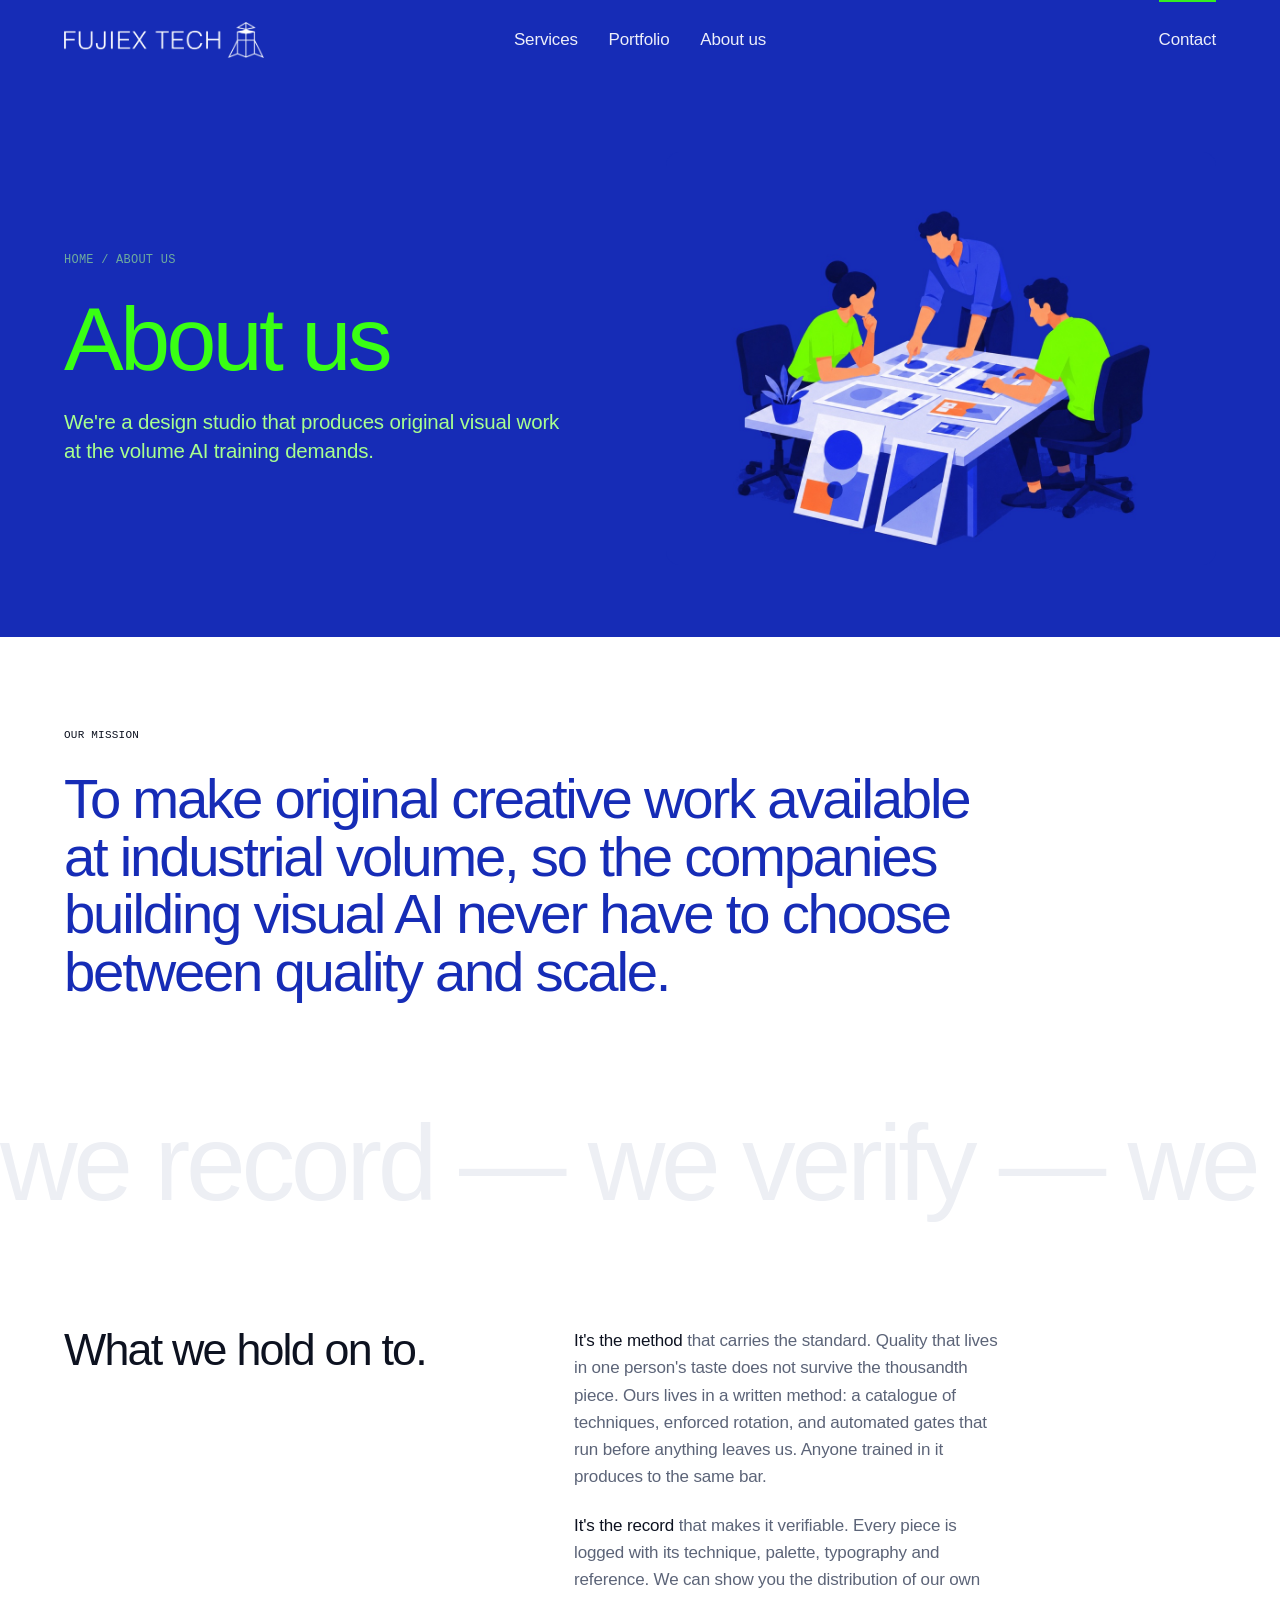
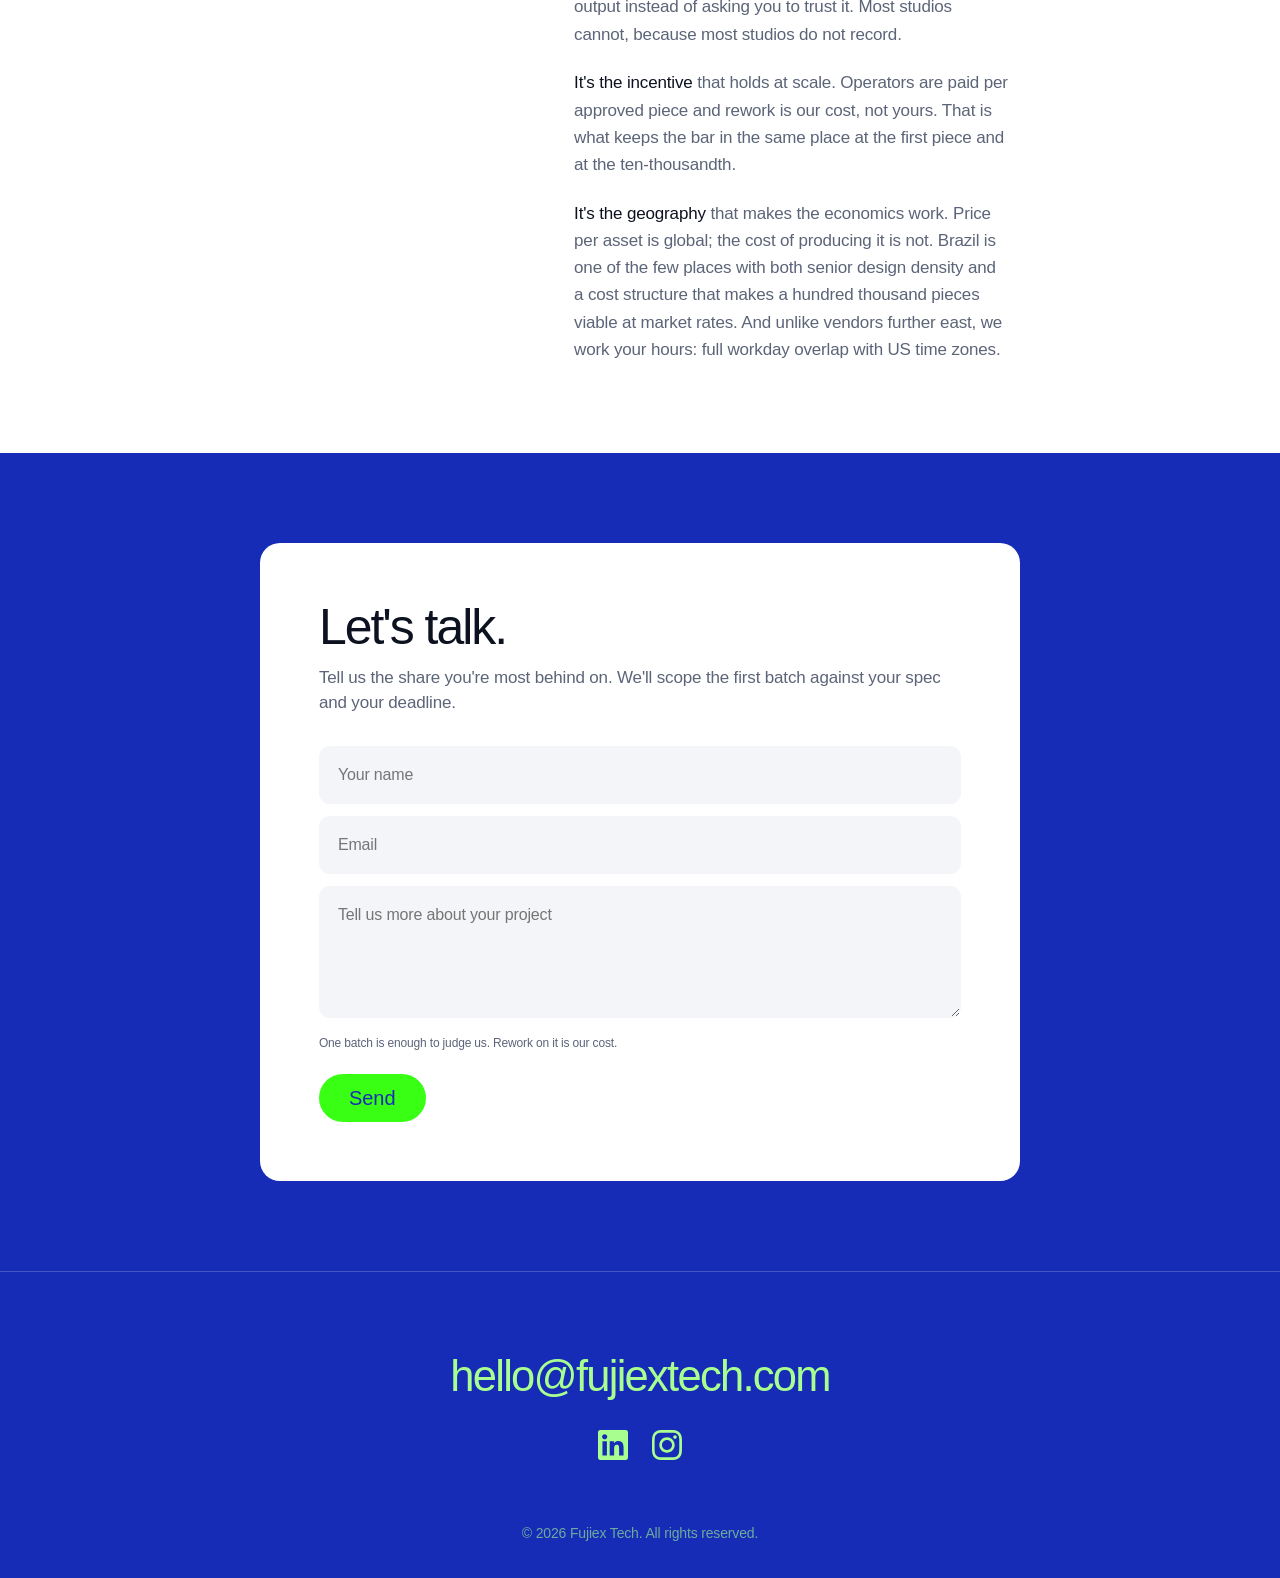
==== about.html @ f8a5e0b6 "Corrigir OG: domínio principal no lugar do lp. aposentado, e sincronizar o card de compartilhamento " ====
<!DOCTYPE html><html lang="en"><head>
<meta charset="UTF-8"><meta name="viewport" content="width=device-width,initial-scale=1">
<title>About Fujiex · A design studio built for volume</title>
<meta name="description" content="Method, record, incentive and geography: the four mechanisms that let us hold one standard across tens of thousands of pieces.">
<meta name="theme-color" content="#162CB6">
<!-- cartão de link: sem estas tags o preview vem só com título e domínio -->
<meta property="og:type" content="website">
<meta property="og:url" content="https://fujiextech.com/about">
<meta property="og:title" content="About Fujiex · A design studio built for volume">
<meta property="og:description" content="Method, record, incentive and geography: the four mechanisms that let us hold one standard across tens of thousands of pieces.">
<meta property="og:image" content="https://fujiextech.com/img/og-card.jpg">
<meta property="og:image:width" content="1200">
<meta property="og:image:height" content="630">
<meta property="og:site_name" content="Fujiex">
<meta name="twitter:card" content="summary_large_image">
<!-- data URI: favicon de arquivo local (file://) não é exibido pelo Safari.
     embutido, funciona local e publicado. os arquivos abaixo servem de fallback. -->
<link rel="icon" type="image/png" sizes="32x32" href="[data-uri]">
<link rel="icon" type="image/png" sizes="512x512" href="img/favicon-512.png">
<link rel="apple-touch-icon" sizes="180x180" href="img/favicon-180.png">
<link rel="stylesheet" href="css/site.css"></head><body>
<nav id="nav"><div class="c nav-in">
  <a class="brand" href="index.html" aria-label="Fujiex Tech">
    <img src="img/logo-branco.png" alt="Fujiex Tech">
  </a>
  <div class="nav-c">
    <a href="index.html#what">Services</a>
    <a href="index.html#work">Portfolio</a>
    <a href="about.html">About us</a>
  </div>
  <div class="nav-r"><a href="#talk">Contact</a></div>
</div></nav>

<header class="pg-head"><div class="c">
  <div class="pg-txt">
    <div class="up d1"><div class="crumb"><a href="index.html">Home</a> / About us</div></div>
    <h1 class="up d2">About us</h1>
    <p class="up d3">We're a design studio that produces original visual work at the volume AI training demands.</p>
  </div>
  <img class="up d4" src="img/about-team.jpg" alt="The three founders reviewing printed pieces around a table">
</div></header>

<section class="sec-light"><div class="c mission">
  <span class="lbl rv">Our mission</span>
  <h2 class="rv">To make original creative work available at industrial volume, so the companies building visual AI never have to choose between quality and scale.</h2>
</div></section>

<div class="mq light" aria-hidden="true"><div class="mq-t">we record — we verify — we deliver — we record — we verify — we deliver — </div></div>

<section class="creed-sec"><div class="c creed">
  <h2 class="rv">What we hold on to.</h2>
  <div class="body rv">
    <p><b>It's the method</b> that carries the standard. Quality that lives in one person's taste does not survive the thousandth piece. Ours lives in a written method: a catalogue of techniques, enforced rotation, and automated gates that run before anything leaves us. Anyone trained in it produces to the same bar.</p>
    <p><b>It's the record</b> that makes it verifiable. Every piece is logged with its technique, palette, typography and reference. We can show you the distribution of our own output instead of asking you to trust it. Most studios cannot, because most studios do not record.</p>
    <p><b>It's the incentive</b> that holds at scale. Operators are paid per approved piece and rework is our cost, not yours. That is what keeps the bar in the same place at the first piece and at the ten-thousandth.</p>
    <p><b>It's the geography</b> that makes the economics work. Price per asset is global; the cost of producing it is not. Brazil is one of the few places with both senior design density and a cost structure that makes a hundred thousand pieces viable at market rates. And unlike vendors further east, we work your hours: full workday overlap with US time zones.</p>
  </div>
</div></section>

<section class="talk" id="talk">
  
  <div class="c"><div class="talk-card rv">
    <h2>Let's talk.</h2>
    <p>Tell us the share you're most behind on. We'll scope the first batch against your spec and your deadline.</p>
    <form class="f" id="contact">
      <!-- assunto do e-mail que chega em hello@fujiextech.com -->
      <input type="hidden" name="_subject" value="New project enquiry via fujiextech.com">
      <input type="hidden" name="_template" value="table">
      <input type="hidden" name="_captcha" value="false">
      <!-- armadilha anti-spam: robô preenche, humano não vê -->
      <input type="text" name="_honey" tabindex="-1" autocomplete="off"
             style="position:absolute;left:-9999px" aria-hidden="true">
      <input type="text" name="name" placeholder="Your name" autocomplete="name" required>
      <input type="email" name="email" placeholder="Email" autocomplete="email" required>
      <textarea name="message" placeholder="Tell us more about your project" required></textarea>
      <p class="fine">One batch is enough to judge us. Rework on it is our cost.</p>
      <p class="err">Something went wrong. Write us at hello@fujiextech.com instead.</p>
      <button type="submit">Send</button>
    </form>
    <div class="talk-done">
      <h3>Thanks. We're on it.</h3>
      <p>We read every message ourselves and reply within one business day, in your time zone.</p>
    </div>
  </div></div>
</section>

<footer><div class="c">
  <div class="f-top">
    <a class="mail" href="mailto:hello@fujiextech.com">hello@fujiextech.com</a>
    <div class="social">
      <a href="https://www.linkedin.com/company/fujiex-tech" target="_blank" rel="noopener" aria-label="Fujiex Tech no LinkedIn"><svg viewBox="0 0 24 24" aria-hidden="true"><path d="M20.447 20.452h-3.554v-5.569c0-1.328-.027-3.037-1.852-3.037-1.853 0-2.136 1.445-2.136 2.939v5.667H9.351V9h3.414v1.561h.046c.477-.9 1.637-1.85 3.37-1.85 3.601 0 4.267 2.37 4.267 5.455v6.286zM5.337 7.433c-1.144 0-2.063-.926-2.063-2.065 0-1.138.92-2.063 2.063-2.063 1.14 0 2.064.925 2.064 2.063 0 1.139-.925 2.065-2.064 2.065zm1.782 13.019H3.555V9h3.564v11.452zM22.225 0H1.771C.792 0 0 .774 0 1.729v20.542C0 23.227.792 24 1.771 24h20.451C23.2 24 24 23.227 24 22.271V1.729C24 .774 23.2 0 22.222 0h.003z"/></svg></a>
      <a href="https://www.instagram.com/fujiex.tech/" target="_blank" rel="noopener" aria-label="Fujiex Tech no Instagram"><svg viewBox="0 0 24 24" aria-hidden="true"><path d="M12 0C8.74 0 8.333.015 7.053.072 5.775.132 4.905.333 4.14.63c-.789.306-1.459.717-2.126 1.384S.935 3.35.63 4.14C.333 4.905.131 5.775.072 7.053.012 8.333 0 8.74 0 12s.015 3.667.072 4.947c.06 1.277.261 2.148.558 2.913.306.788.717 1.459 1.384 2.126.667.666 1.336 1.079 2.126 1.384.766.296 1.636.499 2.913.558C8.333 23.988 8.74 24 12 24s3.667-.015 4.947-.072c1.277-.06 2.148-.262 2.913-.558.788-.306 1.459-.718 2.126-1.384.666-.667 1.079-1.335 1.384-2.126.296-.765.499-1.636.558-2.913.06-1.28.072-1.687.072-4.947s-.015-3.667-.072-4.947c-.06-1.277-.262-2.149-.558-2.913-.306-.789-.718-1.459-1.384-2.126C21.319 1.347 20.651.935 19.86.63c-.765-.297-1.636-.499-2.913-.558C15.667.012 15.26 0 12 0zm0 2.16c3.203 0 3.585.016 4.85.071 1.17.055 1.805.249 2.227.415.562.217.96.477 1.382.896.419.42.679.819.896 1.381.164.422.36 1.057.413 2.227.057 1.266.07 1.646.07 4.85s-.015 3.585-.074 4.85c-.061 1.17-.256 1.805-.421 2.227-.224.562-.479.96-.899 1.382-.419.419-.824.679-1.38.896-.42.164-1.065.36-2.235.413-1.274.057-1.649.07-4.859.07-3.211 0-3.586-.015-4.859-.074-1.171-.061-1.816-.256-2.236-.421-.569-.224-.96-.479-1.379-.899-.421-.419-.69-.824-.9-1.38-.165-.42-.359-1.065-.42-2.235-.045-1.26-.061-1.649-.061-4.844 0-3.196.016-3.586.061-4.861.061-1.17.255-1.814.42-2.234.21-.57.479-.96.9-1.381.419-.419.81-.689 1.379-.898.42-.166 1.051-.361 2.221-.421 1.275-.045 1.65-.06 4.859-.06l.045.03zm0 3.678c-3.405 0-6.162 2.76-6.162 6.162 0 3.405 2.76 6.162 6.162 6.162 3.405 0 6.162-2.76 6.162-6.162 0-3.405-2.76-6.162-6.162-6.162zM12 16c-2.21 0-4-1.79-4-4s1.79-4 4-4 4 1.79 4 4-1.79 4-4 4zm7.846-10.405c0 .795-.646 1.44-1.44 1.44-.795 0-1.44-.646-1.44-1.44 0-.794.646-1.439 1.44-1.439.793-.001 1.439.645 1.439 1.439z"/></svg></a>
    </div>
  </div>
  <div class="f-bot">© 2026 Fujiex Tech. All rights reserved.</div>
</div></footer>

<script>
/* reveal on scroll */
var io=new IntersectionObserver(function(es){
  es.forEach(function(e){if(e.isIntersecting){e.target.classList.add('in');io.unobserve(e.target)}})
},{rootMargin:'0px 0px -8% 0px',threshold:.08});
document.querySelectorAll('.rv').forEach(function(el){io.observe(el)});

/* contador */
var reduce=matchMedia('(prefers-reduced-motion: reduce)').matches;
function fmt(v,sep){return sep?v.toLocaleString('en-US'):String(v)}
var co=new IntersectionObserver(function(es){
  es.forEach(function(e){
    if(!e.isIntersecting)return; co.unobserve(e.target);
    var el=e.target,to=+el.dataset.n,suf=el.dataset.suf||'',sep=el.dataset.sep;
    if(reduce){el.textContent=fmt(to,sep)+suf;return}
    var t0=performance.now(),d=1500;
    (function step(t){
      var p=Math.min((t-t0)/d,1), e2=1-Math.pow(1-p,3);
      el.textContent=fmt(Math.round(to*e2),sep)+suf;
      if(p<1)requestAnimationFrame(step);
    })(t0);
  })
},{threshold:.5});
document.querySelectorAll('[data-n]').forEach(function(el){co.observe(el)});

/* ===================== FORMULÁRIO =====================
   COLE AQUI o endpoint do Formspree (formspree.io/f/xxxxxxx).
   Enquanto estiver vazio, o formulário avisa e manda pro e-mail. */
var FORM_ENDPOINT = "https://formsubmit.co/ajax/hello@fujiextech.com";

(function(){
  var form=document.getElementById('contact'); if(!form)return;
  var card=form.closest('.talk-card'), btn=form.querySelector('button');
  form.addEventListener('submit',function(e){
    e.preventDefault();
    if(!FORM_ENDPOINT){ form.classList.add('has-error');
      form.querySelector('.err').textContent=
        'The form is not connected yet. Write us at hello@fujiextech.com.'; return }
    form.classList.remove('has-error');
    btn.disabled=true; btn.textContent='Sending…';
    fetch(FORM_ENDPOINT,{method:'POST',body:new FormData(form),
                         headers:{'Accept':'application/json'}})
      .then(function(r){ return r.json() })
      .then(function(d){
        if(String(d.success)!=='true') throw new Error(d.message||'fail');
        card.classList.add('done');
      })
      .catch(function(){
        form.classList.add('has-error');
        btn.disabled=false; btn.textContent='Send';
      });
  });
})();

/* barra do menu acompanha a seção visível */
(function(){
  var links=[].slice.call(document.querySelectorAll('.nav-c a[href^="#"],.nav-r a[href^="#"]'));
  var map=links.map(function(a){return {a:a,el:document.querySelector(a.getAttribute('href'))}})
               .filter(function(x){return x.el});
  if(!map.length)return;
  var spy=new IntersectionObserver(function(es){
    es.forEach(function(e){
      var hit=map.filter(function(x){return x.el===e.target})[0];
      if(hit&&e.isIntersecting){links.forEach(function(l){l.classList.remove('on')});hit.a.classList.add('on')}
    })
  },{rootMargin:'-45% 0px -50% 0px'});
  map.forEach(function(x){spy.observe(x.el)});
})();

/* marquee: duplica o texto pra emenda ficar invisível */
document.querySelectorAll('.mq-t').forEach(function(el){el.textContent=el.textContent.repeat(2)});

</script>
</body></html>
---- css/site.css ----
/* ============================================================
   FUJIEX v2 — estrutura calcada em staylime.com
   Trocar a paleta = trocar o bloco PALETA abaixo. Nada mais.
   ============================================================ */
:root{
  /* ---------- PALETA (única coisa a trocar depois do teste de cor) ---------- */
  --bg:#162CB6;          /* azul mais vivo que ainda deixa TODO texto ser neon (7.48:1) */
  --acc:#39FF14;         /* neon puro — display, botões, acentos */
  --soft:#A8FF8F;        /* neon lavado — corpo. continua verde, 8.39:1 */
  --on-acc:var(--bg);    /* texto do botão VAZADO no azul da página — 7.48:1 */
  --a1:#162FC8;          /* tinta 1 da ilustração */
  --a2:#1832D8;          /* tinta 2 */
  --a3:#1E3AE6;          /* tinta 3 */

  --ink:#0D1220;         /* texto sobre claro */
  --ink-mut:#5C6478;
  --paper:#FFFFFF;
  --paper-2:#F4F5F8;
  --line:#E3E5EC;

  --fg:var(--soft);      /* texto sobre o azul — verde, nunca branco */
  --mut:var(--soft);
  --line-d:rgba(255,255,255,.2);

  /* ---------- TIPOGRAFIA (escala medida no staylime) ---------- */
  --f:'Switzer','Lausanne','Helvetica Neue',Inter,Arial,sans-serif;
  --mono:'Roboto Mono',ui-monospace,SFMono-Regular,Menlo,monospace;
  --tr-d:-.04em;   /* display */
  --tr-b:-.01em;   /* corpo */
  --tr-l:.02em;    /* label */
  --pad:clamp(20px,5vw,72px);
  --nav-h:80px;    /* altura da barra fixa — medida no staylime */
  --art-top:45%;   /* % vazio no topo do PNG da hero */
  --hero-drop:.40; /* 1 = texto para antes da cena · menor = desce pro corredor */
}
*{margin:0;padding:0;box-sizing:border-box}
html{scroll-behavior:smooth;-webkit-text-size-adjust:100%}
body{font-family:var(--f);font-weight:300;background:var(--paper);color:var(--ink);
     line-height:1.5;letter-spacing:var(--tr-b);-webkit-font-smoothing:antialiased;overflow-x:clip}
img,svg{max-width:100%;display:block}
a{color:inherit;text-decoration:none}
::selection{background:var(--acc);color:var(--on-acc)}

.c{width:min(1560px,100% - var(--pad)*2);margin:0 auto}
.eb{font-size:13px;font-weight:500;letter-spacing:var(--tr-l);text-transform:uppercase}
.lbl{font-family:var(--mono);font-size:11px;letter-spacing:var(--tr-l);text-transform:uppercase}

/* display: peso 500, NUNCA 700. é o que faz parecer simples. */
h1,h2,h3{font-weight:500;letter-spacing:var(--tr-d);line-height:.96}
h1{font-size:clamp(46px,8.1vw,118px)}
h2{font-size:clamp(30px,3.9vw,54px);line-height:1.02}
h3{font-size:clamp(20px,1.8vw,28px);line-height:1.12;letter-spacing:-.03em}

/* centralização geométrica: line-height:0 + padding assimétrico depende das
   métricas da fonte (a referência calibrou pra Lausanne, não pra nossa stack).
   inline-flex centra nos dois eixos independente de fonte. */
.pill{display:inline-flex;align-items:center;justify-content:center;text-align:center;
      min-height:48px;padding:0 30px;line-height:1;
      background:var(--acc);color:var(--on-acc);font-weight:500;font-size:20px;
      border-radius:50px;
      transition:transform .17s cubic-bezier(.25,.1,.25,1),background .17s cubic-bezier(.25,.1,.25,1)}
.pill:hover{transform:scale(1.04,1.04)}
.pill:active{transform:scale(1,1)}
.pill-o{display:inline-block;border:1px solid var(--line);color:var(--ink);font-weight:500;font-size:15px;
        padding:13px 26px;border-radius:100px;transition:.25s}
.pill-o:hover{background:var(--ink);color:var(--paper);border-color:var(--ink)}

/* reveal */
.rv{opacity:0;transform:translateY(22px);transition:opacity .8s cubic-bezier(.2,.7,.2,1),transform .8s cubic-bezier(.2,.7,.2,1)}
.rv.in{opacity:1;transform:none}

/* ============================ NAV (fixa, como a referência) ============================ */
nav{position:fixed;top:0;left:0;right:0;z-index:60;background:var(--bg)}
.nav-in{display:grid;grid-template-columns:1fr auto 1fr;align-items:center;
        gap:24px;height:var(--nav-h)}
.brand{justify-self:start;display:flex;align-items:center}
.brand img{height:36px;width:auto;display:block}
.nav-c{justify-self:center;display:flex;gap:clamp(20px,2.4vw,38px)}
.nav-r{justify-self:end;display:flex;align-items:center}
.nav-c a,.nav-r a{position:relative;font-size:17px;line-height:30px;font-weight:400;
                  color:#FFFFFF;padding:25px 0;opacity:.92;
                  transition:color .15s cubic-bezier(.4,0,.2,1),opacity .15s cubic-bezier(.4,0,.2,1)}
/* hover acende em neon. apagar no hover lê como desabilitado, e o neon já é a
   cor da ação em toda a página (botão, barra da seção ativa). */
.nav-c a:hover,.nav-r a:hover{color:var(--acc);opacity:1}
/* barra de 2px no topo marca a seção em que o scroll está, como na referência.
   ela não é hover: hover é só a queda de opacidade. */
.nav-c a::after,.nav-r a::after{content:"";position:absolute;top:0;left:0;width:100%;
  height:2px;background:var(--acc);transform:scaleY(0);transform-origin:50% 0;
  transition:transform .2s cubic-bezier(.25,.1,.25,1)}
.nav-c a.on::after,.nav-r a.on::after{transform:scaleY(1)}
/* o header inteiro desce ao carregar, antes do texto da hero */
.nav-in{animation:navIn .6s cubic-bezier(.25,.1,.25,1) both}
@keyframes navIn{from{opacity:0;transform:translateY(-14px)}to{opacity:1;transform:none}}
/* alvos de âncora não podem ficar debaixo da barra */
#what,#work,#proof,#talk{scroll-margin-top:var(--nav-h)}
@media(max-width:1259px){.nav-c a,.nav-r a{font-size:15px;line-height:22px}}
@media(max-width:860px){
  .nav-in{grid-template-columns:1fr auto}
  .nav-c{display:none}
  .brand img{height:28px}
}

/* ============================ HERO ============================ */
/* Como na referência: a hero não rola. Ela fica presa no topo e as seções
   seguintes sobem por cima, cobrindo-a de baixo para cima. */
.hero{position:sticky;top:0;z-index:0;min-height:100svh;color:var(--fg);
      display:flex;flex-direction:column;overflow:hidden;padding-top:var(--nav-h);
      /* A ilustração É o fundo da hero, como na referência: largura total, ancorada
         embaixo. O topo do PNG já é #162CB6 exato, então a cor de fundo do CSS
         continua a imagem sem emenda em qualquer altura de tela. Nada por cima,
         nenhum recorte, nenhuma máscara. */
      background:var(--bg) url("../img/hero-opcoes/hero-f-azul.png") no-repeat center bottom;
      background-size:100% auto}
.hero-in{position:relative;z-index:3;flex:1;display:flex;flex-direction:column;
         align-items:center;justify-content:center;text-align:center;
         padding:24px var(--pad) calc(100vw * (1 - 0.45) / 1.777 * var(--hero-drop))}
.hero .eb{color:var(--soft);font-weight:400;font-size:clamp(14px,1.15vw,17px);
          margin-bottom:clamp(20px,2.6vh,32px)}
/* ENTRADA DA HERO: a imagem aparece primeiro, o texto sobe depois de trás de
   uma máscara (overflow:hidden), como na referência. Valores medidos no
   staylime: translateY(20px) + opacidade, .6s, cubic-bezier(.25,.1,.25,1). */
.mask{overflow:hidden;padding-bottom:6px;margin-bottom:-6px}
.up{opacity:0;transform:translateY(20px);
    animation:textUp .6s cubic-bezier(.25,.1,.25,1) forwards}
@keyframes textUp{to{opacity:1;transform:translateY(0)}}
/* a opacidade de repouso mora na MÁSCARA, nunca no elemento animado: em .eb ela
   sobrescrevia o opacity:0 do .up por especificidade e o texto nascia visível. */
.hero .mask-eb{opacity:.82}
/* eyebrow e as duas linhas do título sobem no MESMO instante. o botão depois. */
/* o wrapper carrega a ENTRADA; o <a> carrega o HOVER. se os dois ficarem no mesmo
   elemento, a animação com forwards trava o transform e o scale do hover não roda. */
.hero .eb.up,
.hero h1 .up{animation-delay:.35s}
.hero .pill-in{display:inline-block;animation-delay:.65s}
.hero h1{max-width:16ch;display:flex;flex-direction:column;align-items:center}
.hero h1 .mask,.hero h1 .up{display:block}
.hero .pill-in{display:inline-block}
.hero h1 em{font-style:normal;color:inherit}
.hero .pill-in{margin-top:clamp(28px,3.6vh,46px)}

/* .art continua existindo só na seção do formulário */
.art{position:absolute;left:0;right:0;bottom:0;height:100%;z-index:1;overflow:hidden;pointer-events:none}
.art svg{width:100%;height:100%}

/* todo irmão posterior à hero sobe por cima dela */
body > section,body > footer,body > .mq{position:relative;z-index:1}

/* ==================== POSICIONAMENTO ==================== */
.pos{padding:clamp(80px,11vh,150px) 0 clamp(60px,8vh,100px);background:var(--paper)}
.pos h2{font-size:clamp(30px,4.4vw,66px);max-width:32ch;color:var(--bg);
        text-wrap:pretty}
.pos h2 em{font-style:normal;color:inherit}
.caps{display:grid;grid-template-columns:1fr 1fr;gap:0 clamp(30px,5vw,90px);
      margin-top:clamp(84px,12vh,150px);max-width:900px;margin-inline:auto}
.caps .lbl{grid-column:1/-1;color:var(--ink);margin-bottom:18px}
.caps a{font-size:clamp(21px,1.8vw,27px);font-weight:400;color:var(--ink-mut);padding:11px 0;
        border-bottom:1px solid var(--line);transition:.22s;display:block}
.caps a:hover{color:var(--ink);padding-left:10px}
@media(max-width:700px){.caps{grid-template-columns:1fr;margin-left:0}}

/* ==================== AUTORIDADE + NÚMEROS ==================== */
.auth{padding:clamp(30px,4vh,56px) 0 clamp(70px,10vh,130px);background:var(--paper)}
/* mesma coluna do bloco "What we produce": 900px centrados, texto à esquerda,
   terminando na mesma linha da direita. */
.auth p{font-size:clamp(22px,2.2vw,32px);line-height:1.32;letter-spacing:-.028em;
        max-width:900px;margin:0 auto;color:var(--ink);text-wrap:pretty}
.nums{display:grid;grid-template-columns:repeat(3,1fr);gap:clamp(20px,3.4vw,54px);
      margin-top:clamp(70px,10vh,130px);text-align:center}
.nums div{border-top:1px solid var(--line);padding-top:22px}
.nums b{display:block;font-weight:500;font-size:clamp(42px,5.2vw,84px);letter-spacing:-.05em;
        line-height:.98;color:var(--ink)}
.nums span{display:block;margin-top:12px;font-size:clamp(14px,1.05vw,16px);
           color:var(--ink-mut);line-height:1.4;max-width:22ch;margin-inline:auto}
@media(max-width:780px){.nums{grid-template-columns:1fr}}

/* ==================== MARQUEE ==================== */
.mq{overflow:hidden;white-space:nowrap;padding:clamp(14px,2.2vh,26px) 0;user-select:none}
.mq-t{display:inline-block;font-size:clamp(52px,8.4vw,128px);font-weight:500;
      letter-spacing:var(--tr-d);line-height:1;animation:slide 34s linear infinite}
.mq.light{background:var(--paper);color:#EDEFF4}
.mq.dark{background:var(--bg);color:#4756B3}
@keyframes slide{from{transform:translateX(0)}to{transform:translateX(-50%)}}

/* ==================== CASES / CATEGORIAS ==================== */
.work{padding:clamp(70px,10vh,130px) 0 clamp(70px,9vh,120px);background:var(--paper)}
.work-h{display:flex;justify-content:space-between;align-items:flex-end;gap:24px;
        margin-bottom:clamp(34px,5vh,60px);flex-wrap:wrap}
.work-h h2{max-width:15ch;color:var(--ink)}
.work-h p{font-size:clamp(18px,1.45vw,23px);line-height:1.45;letter-spacing:-.015em;
          color:var(--ink-mut);max-width:34ch}

.case{display:grid;grid-template-columns:1.15fr .85fr;gap:clamp(26px,4vw,68px);
      align-items:center;padding:clamp(26px,4vh,52px) 0;border-top:1px solid var(--line)}
.case:nth-child(even) .case-art{order:2}
.case:nth-child(even) .case-side{order:1}
@media(max-width:900px){.case{grid-template-columns:1fr}
  .case:nth-child(even) .case-art,.case:nth-child(even) .case-side{order:initial}}

/* placeholder de arte da categoria */
.case-art{position:relative;border-radius:16px;overflow:hidden;
          background:var(--ph-bg,#111827);display:flex;flex-direction:column;
          gap:clamp(16px,1.8vw,26px);padding:clamp(20px,2.4vw,34px)}
/* grade das peças reais da categoria */
.ca-grid{display:grid;grid-template-columns:repeat(3,1fr);gap:clamp(7px,.7vw,11px)}
/* categoria com 2 peças: 2 colunas. as peças ficam maiores e o card fica
   naturalmente mais baixo, em vez de exibir buracos. */
.ca-grid.ca-2{grid-template-columns:repeat(2,1fr)}
/* sequência de edição: quadros deitados, 2x2, numerados na ordem do passo */
/* Sequência: original na fileira de cima, 01·02 na segunda, 03·04 na terceira.
   Espaçamentos mais curtos que os outros cards, porque aqui são 3 fileiras. */
.ca-grid.ca-seq{grid-template-columns:repeat(2,1fr);gap:clamp(5px,.5vw,7px)}
.case-art.is-seq{gap:clamp(9px,.9vw,13px)}
.ca-seq figure{position:relative;margin:0;line-height:0}
.ca-seq figure:first-child{grid-column:1/-1}
/* especificidade maior que .ca-grid img, senão a regra genérica (3:4 + contain)
   vence por ordem e as fotos deitadas ficam boiando numa caixa em pé. */
.ca-grid.ca-seq img{width:100%;aspect-ratio:16/9;object-fit:cover;
                    object-position:center;border-radius:3px;display:block}
.ca-seq b{position:absolute;left:11px;top:11px;font-family:var(--mono);font-weight:400;
          font-size:clamp(14px,1.25vw,19px);letter-spacing:.08em;line-height:1;
          padding:7px 11px;border-radius:4px;background:var(--ph-bg);color:var(--acc)}
.ca-seq figure:first-child b{color:var(--ph-fg)}
/* contain, não cover: as peças têm formatos diferentes (retrato, quadrada,
   paisagem) e cortar destruía até 50% das paisagens. Assim cada uma aparece
   inteira, e a diferença de formato vira prova da variedade que a página vende. */
.ca-grid img{width:100%;aspect-ratio:3/4;object-fit:contain;object-position:center;
             border-radius:3px;display:block;background:transparent}
/* todos os cards no azul da marca: são cinco categorias do MESMO estúdio, não
   cinco clientes diferentes. o ritmo vem da alternância de LADO dos blocos.
   o neon fica como faísca no rótulo, nunca como superfície. */
.case-art{--ph-bg:var(--bg);--ph-fg:var(--soft);--ph-line:rgba(168,255,143,.26)}
.case-art .lbl{color:var(--acc);opacity:1;font-size:clamp(12px,1vw,14px)}
.case-art .lbl{color:var(--ph-fg);opacity:.75}
.case-art h3{color:var(--ph-fg);max-width:18ch;margin-top:12px;
             font-size:clamp(22px,2.05vw,32px)}
.case-art .ph-note{font-family:var(--mono);font-size:10px;letter-spacing:.18em;
                   text-transform:uppercase;color:var(--ph-fg);opacity:.5}
.ships{display:flex;flex-wrap:wrap;gap:7px;margin-top:14px}
.ships span{font-size:12px;padding:5px 11px;border-radius:100px;
            border:1px solid var(--ph-line);color:var(--ph-fg);opacity:.85;
            font-size:clamp(13px,1.05vw,15px);padding:6px 13px}

/* painel de medição — ocupa o lugar do depoimento da referência */
.case-side .lbl{color:var(--ink-mut);margin-bottom:16px;font-size:clamp(12px,1vw,14px)}
.case-side h3{color:var(--ink);max-width:19ch;margin-bottom:20px;
              font-size:clamp(25px,2.55vw,40px);line-height:1.06}
.case-side>p{font-size:clamp(17px,1.32vw,21px);line-height:1.5;color:var(--ink-mut);max-width:44ch}
.meas{margin-top:22px;border-top:1px solid var(--line)}
.meas div{display:flex;justify-content:space-between;align-items:baseline;gap:16px;
          padding:14px 0;border-bottom:1px solid var(--line)}
.meas span{font-size:clamp(15px,1.15vw,17px);color:var(--ink-mut)}
.meas b{font-family:var(--mono);font-weight:400;font-size:clamp(14px,1.1vw,16px);color:var(--ink)}

/* ==================== FORM ==================== */
.talk{position:relative;background:var(--bg);padding:clamp(70px,10vh,130px) 0;overflow:hidden}
.talk-card{position:relative;z-index:2;background:var(--paper);border-radius:20px;
           padding:clamp(30px,4.6vw,68px);max-width:760px;margin:0 auto}
.talk-card h2{color:var(--ink);margin-bottom:12px}
.talk-card>p{font-size:17px;color:var(--ink-mut);margin-bottom:clamp(26px,3.4vh,40px)}
.f{display:flex;flex-direction:column;gap:12px}
.f input,.f textarea{font:inherit;font-size:16px;letter-spacing:var(--tr-b);background:var(--paper-2);
     border:1px solid transparent;border-radius:11px;padding:16px 18px;color:var(--ink);transition:.2s}
.f input:focus,.f textarea:focus{outline:0;border-color:var(--ink);background:var(--paper)}
.f textarea{min-height:132px;resize:vertical}
.f .fine{font-size:12px;line-height:1.5;color:var(--ink-mut);margin-top:4px}
.f button{align-self:flex-start;margin-top:10px;font:inherit;font-weight:500;font-size:20px;
     display:inline-flex;align-items:center;justify-content:center;line-height:1;
     min-height:48px;padding:0 30px;background:var(--acc);color:var(--on-acc);border:0;
     border-radius:50px;cursor:pointer;transition:transform .17s cubic-bezier(.25,.1,.25,1)}
.f button:hover{transform:scale(1.04,1.04)}
.f button[disabled]{opacity:.55;cursor:wait;transform:none}
.f .err{font-size:15px;color:#C2321F;margin-top:4px;display:none}
.f.has-error .err{display:block}
/* tela de sucesso, como na referência ("You made our day!") */
.talk-done{display:none}
.talk-card.done .f{display:none}
.talk-card.done .talk-done{display:block}
.talk-done h3{color:var(--ink);font-size:clamp(24px,2.4vw,36px);margin-bottom:12px}
.talk-done p{font-size:17px;color:var(--ink-mut);max-width:44ch}
.f button:active{transform:scale(1,1)}

/* ==================== FOOTER ==================== */
footer{background:var(--bg);color:var(--fg);padding:clamp(64px,9vh,110px) 0 34px;
       border-top:1px solid var(--line-d);text-align:center}
/* rodapé enxuto: contato e jurídico. sem logo (o header fixo já o mostra o tempo
   todo) e sem slogan (competia com o "Let's talk." do formulário logo acima). */
.f-top{display:flex;flex-direction:column;align-items:center;gap:clamp(26px,3.2vh,44px)}
.f-top a.mail{font-size:clamp(26px,3.4vw,52px);font-weight:500;letter-spacing:var(--tr-d);
              color:var(--soft);line-height:1.1;transition:color .18s cubic-bezier(.25,.1,.25,1)}
.f-top a.mail:hover{color:var(--acc)}
.social{display:flex;gap:24px}
.social a{display:inline-flex;color:var(--soft);
          transition:color .18s cubic-bezier(.25,.1,.25,1),transform .18s}
.social a:hover{color:var(--acc);transform:translateY(-2px)}
.social svg{width:30px;height:30px;fill:currentColor;display:block}
/* assinatura: uma linha discreta. em corpo grande ela vira segunda manchete e
   compete com o "Let's talk." do formulário logo acima. */
.f-bot{margin-top:clamp(56px,7vh,96px);font-size:14px;color:var(--soft);opacity:.6}
@media(max-width:700px){.f-top{grid-template-columns:1fr}}

@media (prefers-reduced-motion:reduce){
  *{animation:none!important;transition:none!important}
  .rv{opacity:1;transform:none}
  .up{opacity:1;transform:none}
  .nav-in{animation:none}
}

/* ============================================================
   PÁGINA ABOUT
   ============================================================ */
/* cabeçalho: texto à esquerda, ilustração à direita, como no About da referência.
   o fundo do JPEG é #162CB6 exato, então ele encosta na seção sem emenda. */
/* mesmo mecanismo da hero: o cabeçalho não rola, fica preso no topo e as seções
   seguintes sobem por cima, cobrindo-o de baixo para cima. */
.pg-head{position:sticky;top:0;z-index:0;
         background:var(--bg);color:var(--fg);padding:calc(var(--nav-h) + clamp(56px,8vh,110px))
         0 clamp(56px,8vh,110px)}
.pg-head .c{display:grid;grid-template-columns:1fr 1fr;gap:clamp(26px,4vw,70px);align-items:center}
.pg-head .pg-txt{min-width:0}
.pg-head img{width:100%;height:auto;display:block;border-radius:14px}
@media(max-width:900px){
  .pg-head .c{grid-template-columns:1fr}
  .pg-head img{max-width:560px}
}
/* entrada do cabeçalho, mesma curva e distância da hero.
   ATENÇÃO: .up nunca no mesmo elemento que já tem opacity própria — a regra
   base vence o opacity:0 inicial e a animação não acontece (bug do eyebrow). */
.d1{animation-delay:.30s}
.d2{animation-delay:.40s}
.d3{animation-delay:.50s}
.d4{animation-delay:.62s}
.pg-head .crumb{font-family:var(--mono);font-size:12px;letter-spacing:var(--tr-l);
                text-transform:uppercase;color:var(--soft);opacity:.6;margin-bottom:clamp(22px,3vh,38px)}
.pg-head .crumb a:hover{color:var(--acc)}
.pg-head h1{font-size:clamp(46px,7vw,104px);color:var(--acc);max-width:14ch}
.pg-head p{margin-top:clamp(22px,2.8vh,36px);font-size:clamp(18px,1.6vw,26px);
           line-height:1.42;color:var(--soft);max-width:44ch}

.sec-light{background:var(--paper);padding:clamp(70px,10vh,130px) 0}
.sec-light .lbl{color:var(--ink);margin-bottom:clamp(24px,3vh,40px);display:block}
.mission h2{font-size:clamp(30px,4.4vw,66px);max-width:30ch;color:var(--bg);text-wrap:pretty}

/* três parágrafos "It's the …" — coluna à direita, como na referência.
   o fundo BRANCO mora na section de largura total; o .c só limita o conteúdo.
   se o fundo ficasse no .c, sobrariam faixas laterais mostrando o azul preso atrás. */
.creed-sec{background:var(--paper);padding:clamp(70px,10vh,130px) 0}
/* o título acompanha a leitura em vez de ficar parado no topo: com 4 parágrafos
   na direita, a esquerda sobrava quase mil pixels de vazio. */
.creed{display:grid;grid-template-columns:.82fr 1.18fr;gap:clamp(30px,5vw,90px)}
.creed h2{font-size:clamp(28px,3.5vw,52px);color:var(--ink);max-width:15ch;
          align-self:start;position:sticky;top:calc(var(--nav-h) + clamp(28px,5vh,64px))}
@media(max-width:900px){.creed h2{position:static}}
.creed .body p{font-size:clamp(17px,1.32vw,21px);line-height:1.6;color:var(--ink-mut);
               margin-bottom:clamp(20px,2.4vh,30px);max-width:46ch}
.creed .body p:last-child{margin-bottom:0}
.creed .body b{font-weight:500;color:var(--ink)}
@media(max-width:900px){.creed{grid-template-columns:1fr}}

/* faixa azul: o argumento estrutural */
.sec-dark{background:var(--bg);color:var(--fg);padding:clamp(70px,10vh,130px) 0}
.sec-dark .lbl{color:var(--acc);margin-bottom:clamp(22px,2.8vh,36px);display:block}
.sec-dark h2{font-size:clamp(28px,3.6vw,54px);color:var(--soft);max-width:19ch}
.sec-dark p{margin-top:clamp(22px,2.6vh,34px);font-size:clamp(17px,1.32vw,21px);
            line-height:1.55;color:var(--soft);opacity:.86;max-width:52ch}

/* time */
.team{display:grid;grid-template-columns:repeat(3,1fr);gap:clamp(20px,3vw,48px);
      margin-top:clamp(44px,6vh,80px)}
.team div{border-top:1px solid var(--line);padding-top:20px}
.team b{display:block;font-weight:500;font-size:clamp(20px,1.8vw,28px);letter-spacing:-.03em;
        color:var(--ink)}
.team span{display:block;margin-top:8px;font-size:clamp(14px,1.05vw,16px);color:var(--ink-mut);
           line-height:1.4}
.team a{color:var(--bg);border-bottom:1px solid var(--line);transition:.2s}
.team a:hover{border-color:var(--bg)}
@media(max-width:780px){.team{grid-template-columns:1fr}}
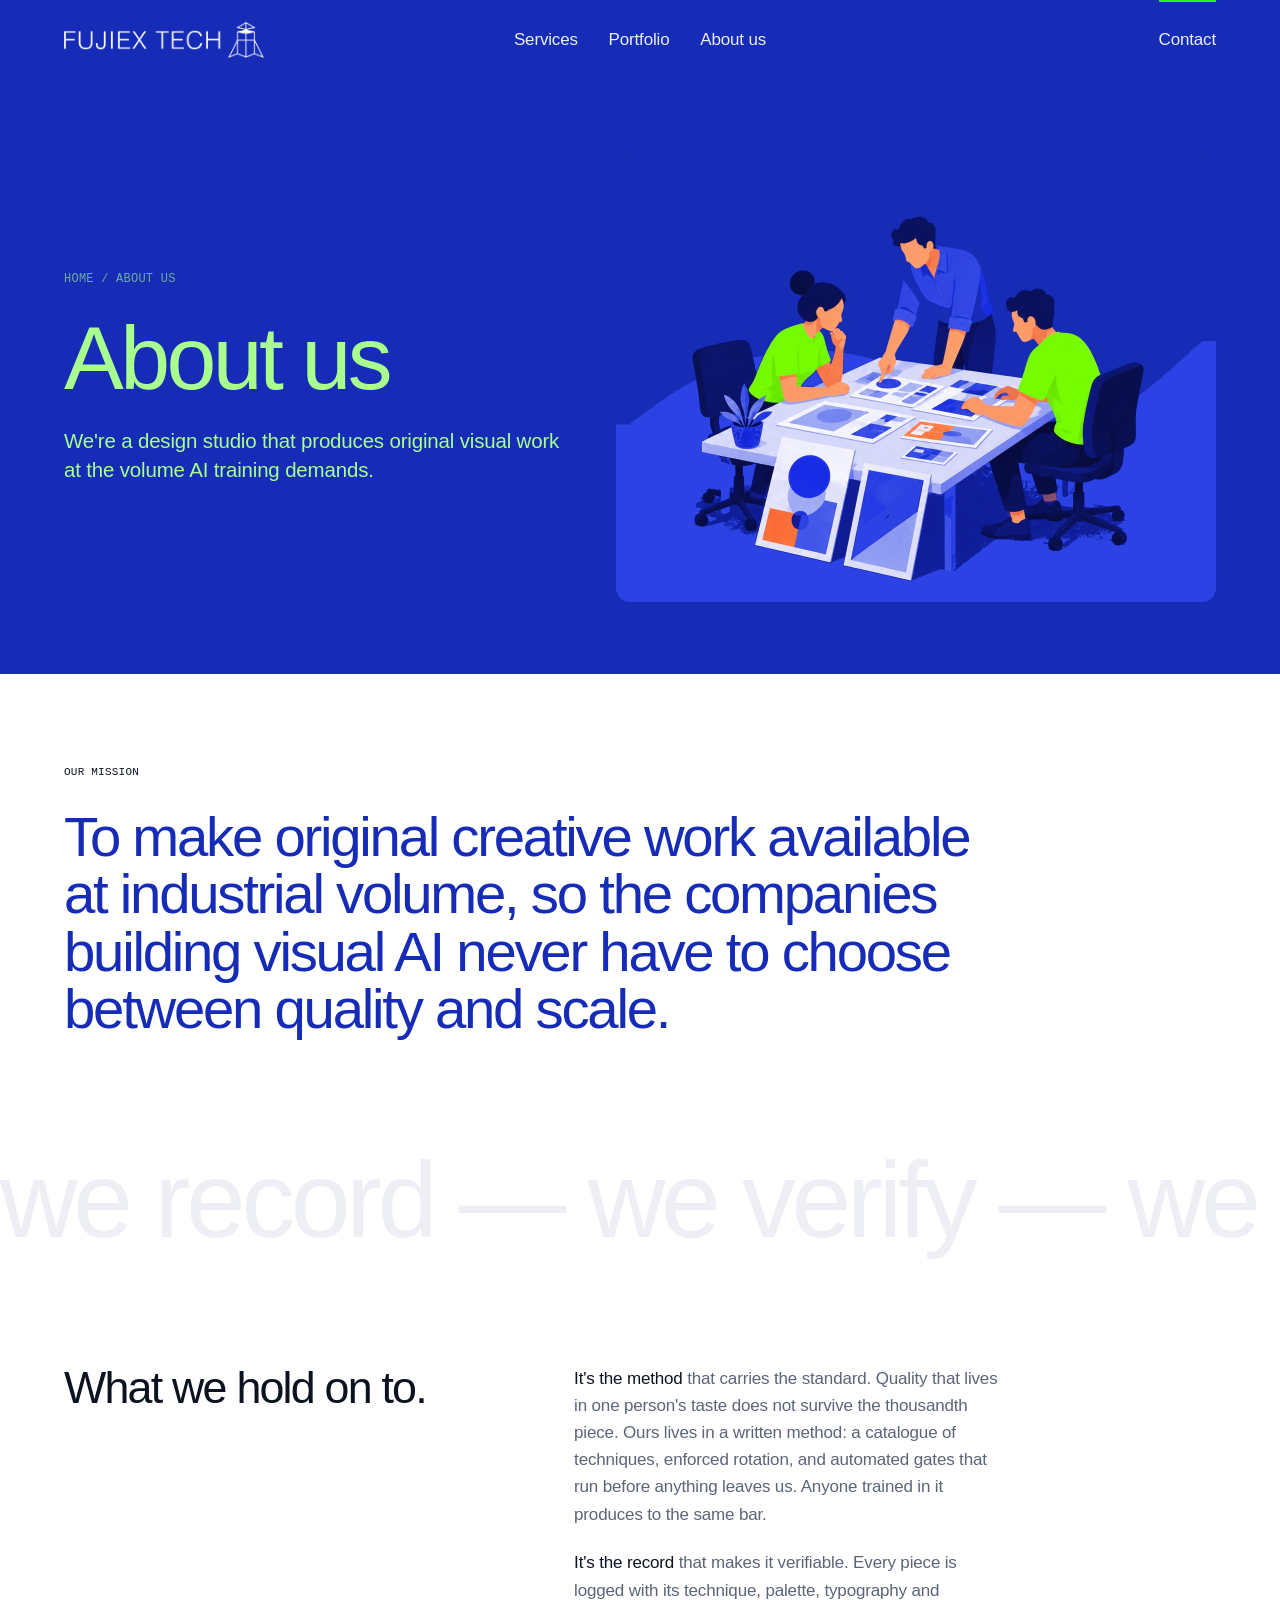
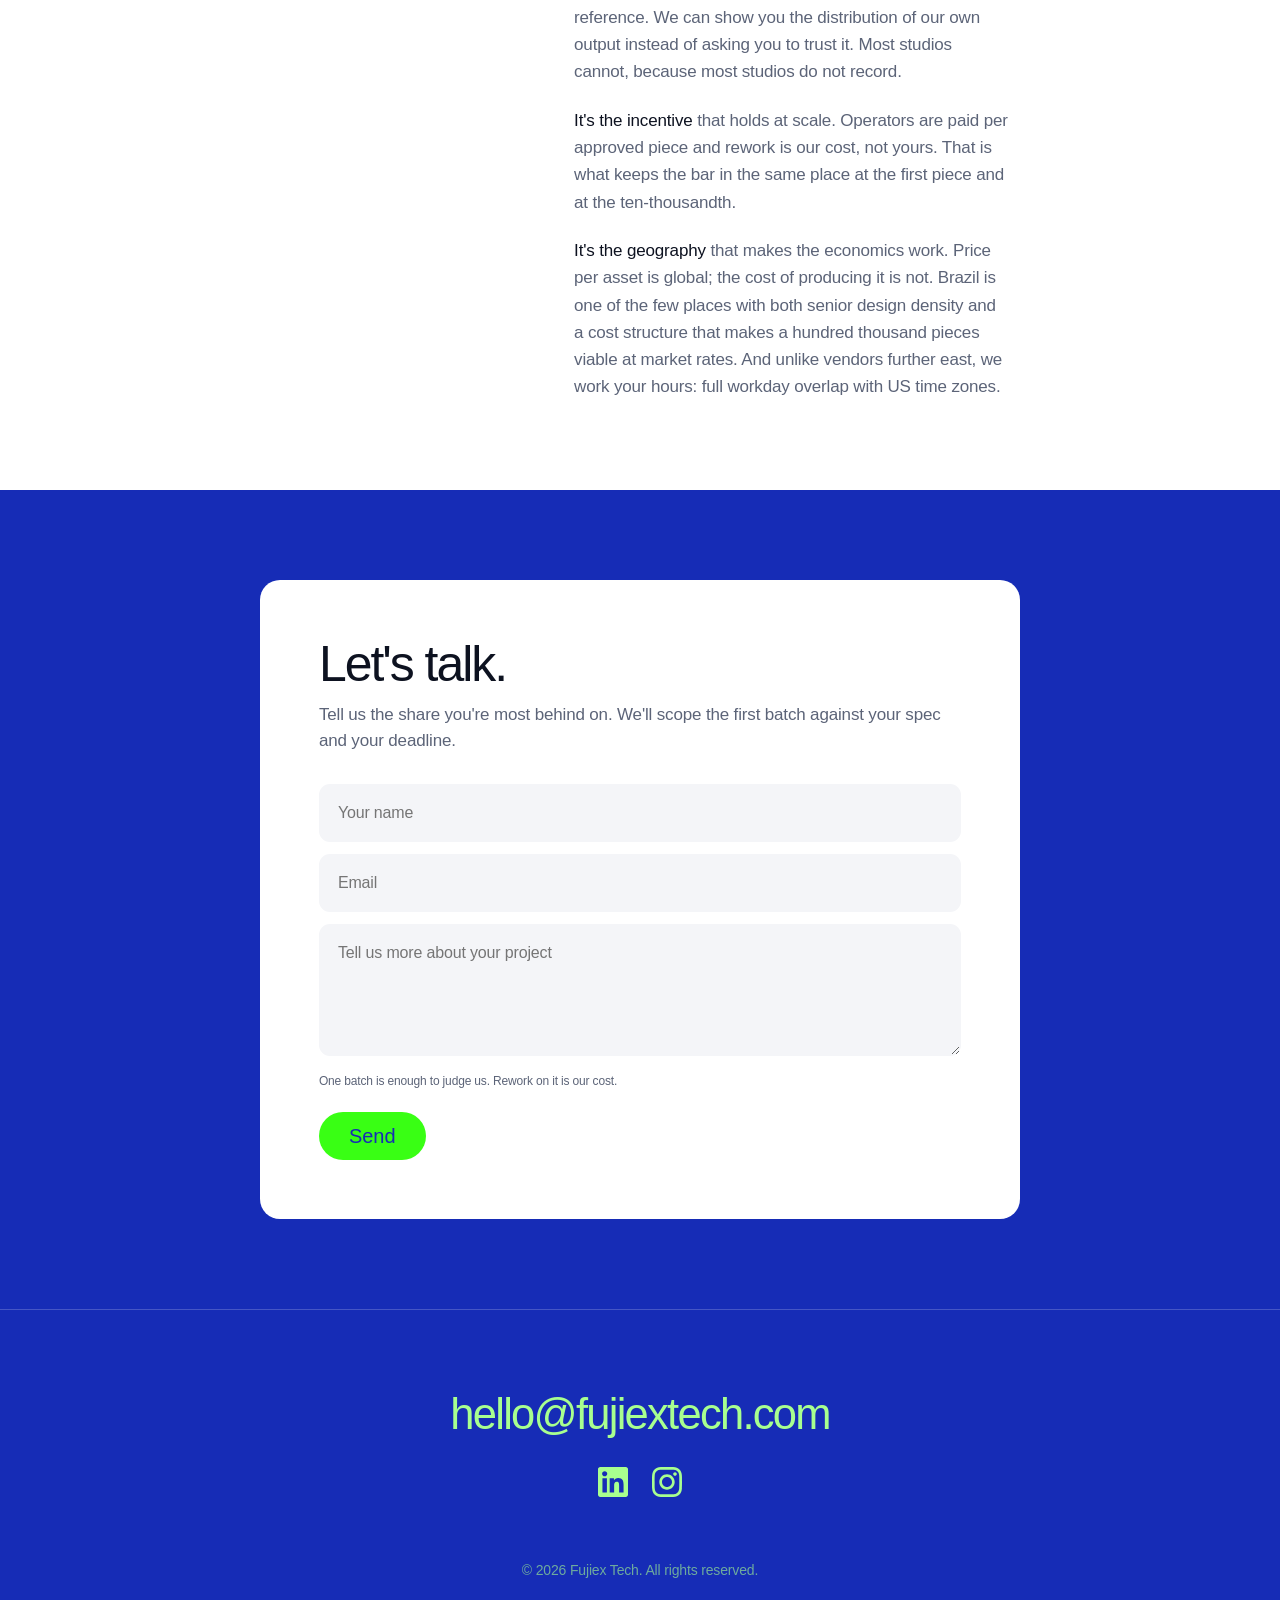
==== commit 99ea4c9f: "About us: onda da hero passando por tras da ilustracao, cena intacta Co-Authored-By: Claude Opus 5 <" ====
--- a/about.html
+++ b/about.html
@@ -37,7 +37,7 @@
     <h1 class="up d2">About us</h1>
     <p class="up d3">We're a design studio that produces original visual work at the volume AI training demands.</p>
   </div>
-  <img class="up d4" src="img/about-team.jpg" alt="The three founders reviewing printed pieces around a table">
+  <img class="up d4" src="img/about-team.png" alt="The three founders reviewing printed pieces around a table">
 </div></header>
 
 <section class="sec-light"><div class="c mission">
--- a/css/site.css
+++ b/css/site.css
@@ -5,7 +5,9 @@
 :root{
   /* ---------- PALETA (única coisa a trocar depois do teste de cor) ---------- */
   --bg:#162CB6;          /* azul mais vivo que ainda deixa TODO texto ser neon (7.48:1) */
-  --acc:#39FF14;         /* neon puro — display, botões, acentos */
+  --acc:#39FF14;         /* neon puro — SÓ botão e estado de hover. Nunca texto de display.
+                            Regra do Leandro em 13/ago/2026: título, kicker e rótulo sobre
+                            azul usam --soft, o mesmo verde da hero. */
   --soft:#A8FF8F;        /* neon lavado — corpo. continua verde, 8.39:1 */
   --on-acc:var(--bg);    /* texto do botão VAZADO no azul da página — 7.48:1 */
   --a1:#162FC8;          /* tinta 1 da ilustração */
@@ -219,7 +221,7 @@
                     object-position:center;border-radius:3px;display:block}
 .ca-seq b{position:absolute;left:11px;top:11px;font-family:var(--mono);font-weight:400;
           font-size:clamp(14px,1.25vw,19px);letter-spacing:.08em;line-height:1;
-          padding:7px 11px;border-radius:4px;background:var(--ph-bg);color:var(--acc)}
+          padding:7px 11px;border-radius:4px;background:var(--ph-bg);color:var(--soft)}
 .ca-seq figure:first-child b{color:var(--ph-fg)}
 /* contain, não cover: as peças têm formatos diferentes (retrato, quadrada,
    paisagem) e cortar destruía até 50% das paisagens. Assim cada uma aparece
@@ -230,7 +232,7 @@
    cinco clientes diferentes. o ritmo vem da alternância de LADO dos blocos.
    o neon fica como faísca no rótulo, nunca como superfície. */
 .case-art{--ph-bg:var(--bg);--ph-fg:var(--soft);--ph-line:rgba(168,255,143,.26)}
-.case-art .lbl{color:var(--acc);opacity:1;font-size:clamp(12px,1vw,14px)}
+.case-art .lbl{color:var(--soft);opacity:1;font-size:clamp(12px,1vw,14px)}
 .case-art .lbl{color:var(--ph-fg);opacity:.75}
 .case-art h3{color:var(--ph-fg);max-width:18ch;margin-top:12px;
              font-size:clamp(22px,2.05vw,32px)}
@@ -316,12 +318,12 @@
 .pg-head{position:sticky;top:0;z-index:0;
          background:var(--bg);color:var(--fg);padding:calc(var(--nav-h) + clamp(56px,8vh,110px))
          0 clamp(56px,8vh,110px)}
-.pg-head .c{display:grid;grid-template-columns:1fr 1fr;gap:clamp(26px,4vw,70px);align-items:center}
+.pg-head .c{display:grid;grid-template-columns:1fr 1.2fr;gap:clamp(26px,4vw,64px);align-items:center}
 .pg-head .pg-txt{min-width:0}
 .pg-head img{width:100%;height:auto;display:block;border-radius:14px}
 @media(max-width:900px){
   .pg-head .c{grid-template-columns:1fr}
-  .pg-head img{max-width:560px}
+  .pg-head img{max-width:640px}
 }
 /* entrada do cabeçalho, mesma curva e distância da hero.
    ATENÇÃO: .up nunca no mesmo elemento que já tem opacity própria — a regra
@@ -333,7 +335,7 @@
 .pg-head .crumb{font-family:var(--mono);font-size:12px;letter-spacing:var(--tr-l);
                 text-transform:uppercase;color:var(--soft);opacity:.6;margin-bottom:clamp(22px,3vh,38px)}
 .pg-head .crumb a:hover{color:var(--acc)}
-.pg-head h1{font-size:clamp(46px,7vw,104px);color:var(--acc);max-width:14ch}
+.pg-head h1{font-size:clamp(46px,7vw,104px);color:var(--soft);max-width:14ch}
 .pg-head p{margin-top:clamp(22px,2.8vh,36px);font-size:clamp(18px,1.6vw,26px);
            line-height:1.42;color:var(--soft);max-width:44ch}
 
@@ -359,7 +361,7 @@
 
 /* faixa azul: o argumento estrutural */
 .sec-dark{background:var(--bg);color:var(--fg);padding:clamp(70px,10vh,130px) 0}
-.sec-dark .lbl{color:var(--acc);margin-bottom:clamp(22px,2.8vh,36px);display:block}
+.sec-dark .lbl{color:var(--soft);margin-bottom:clamp(22px,2.8vh,36px);display:block}
 .sec-dark h2{font-size:clamp(28px,3.6vw,54px);color:var(--soft);max-width:19ch}
 .sec-dark p{margin-top:clamp(22px,2.6vh,34px);font-size:clamp(17px,1.32vw,21px);
             line-height:1.55;color:var(--soft);opacity:.86;max-width:52ch}
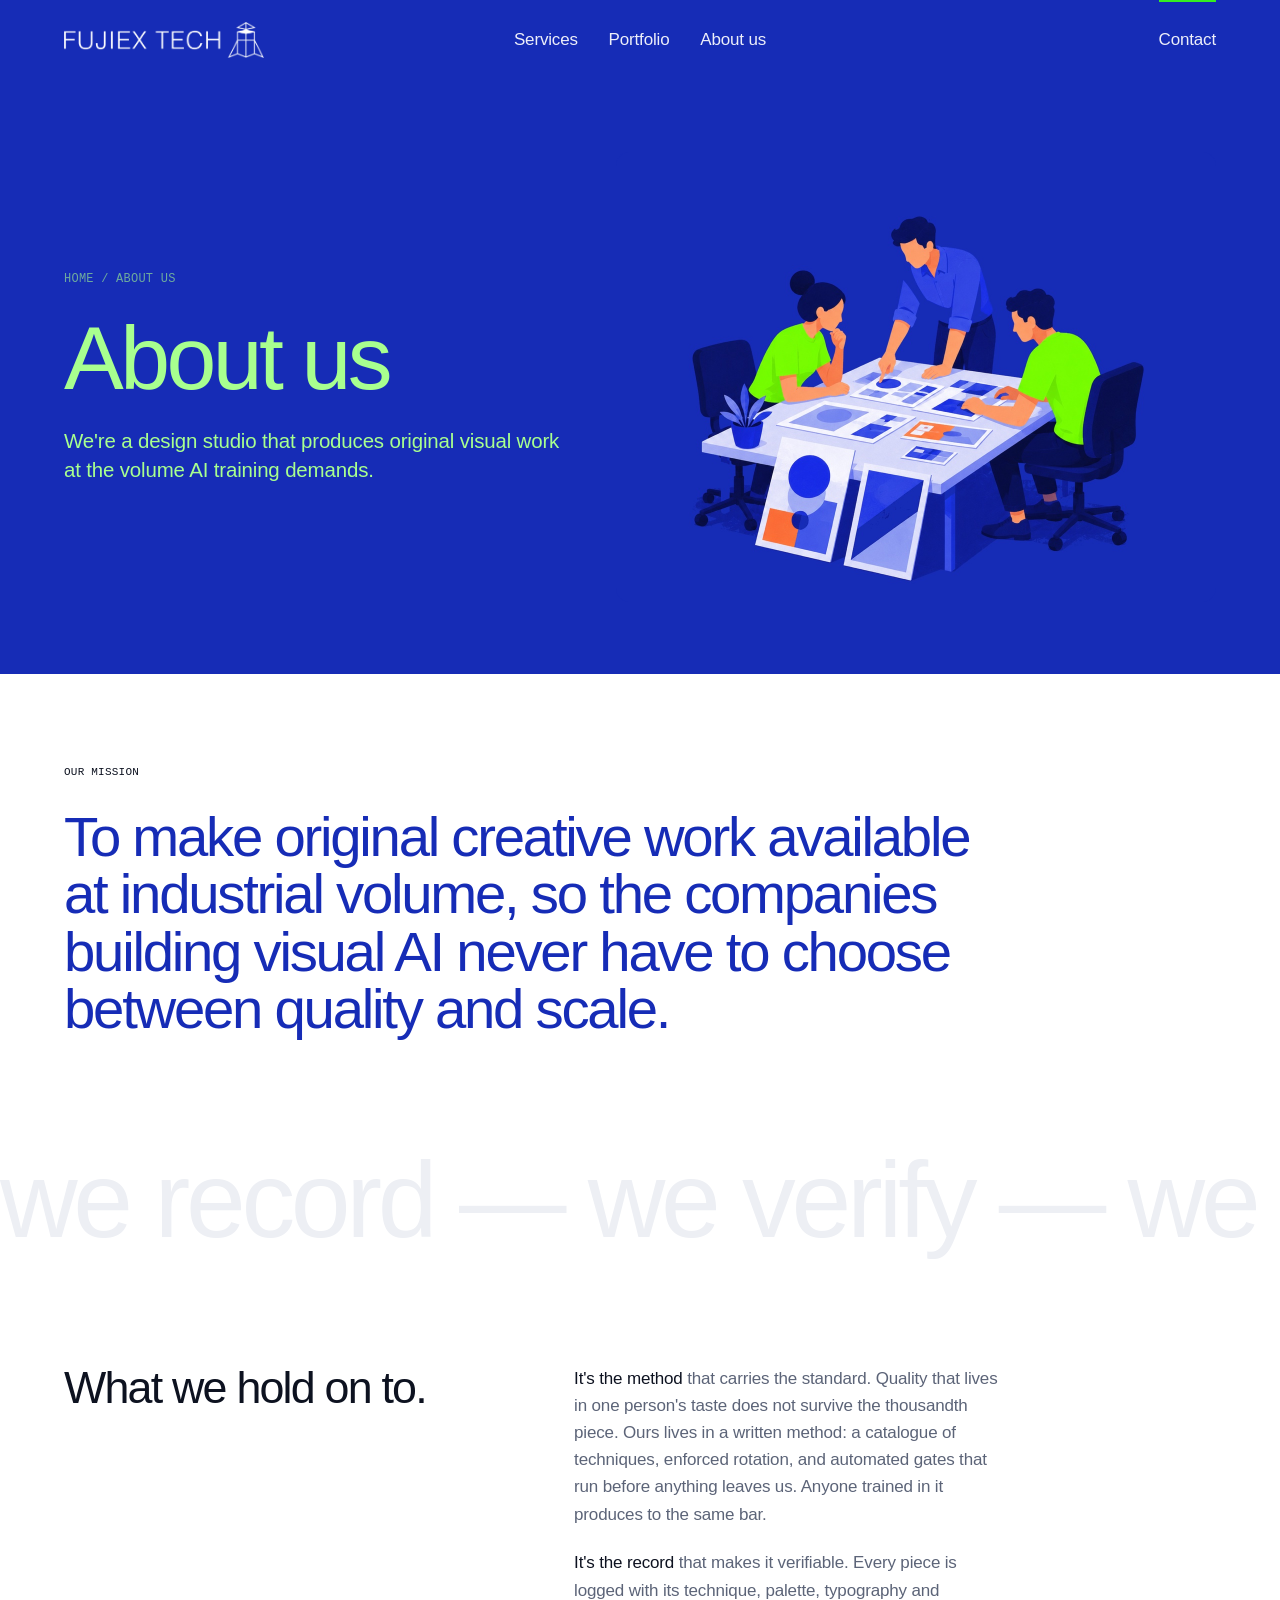
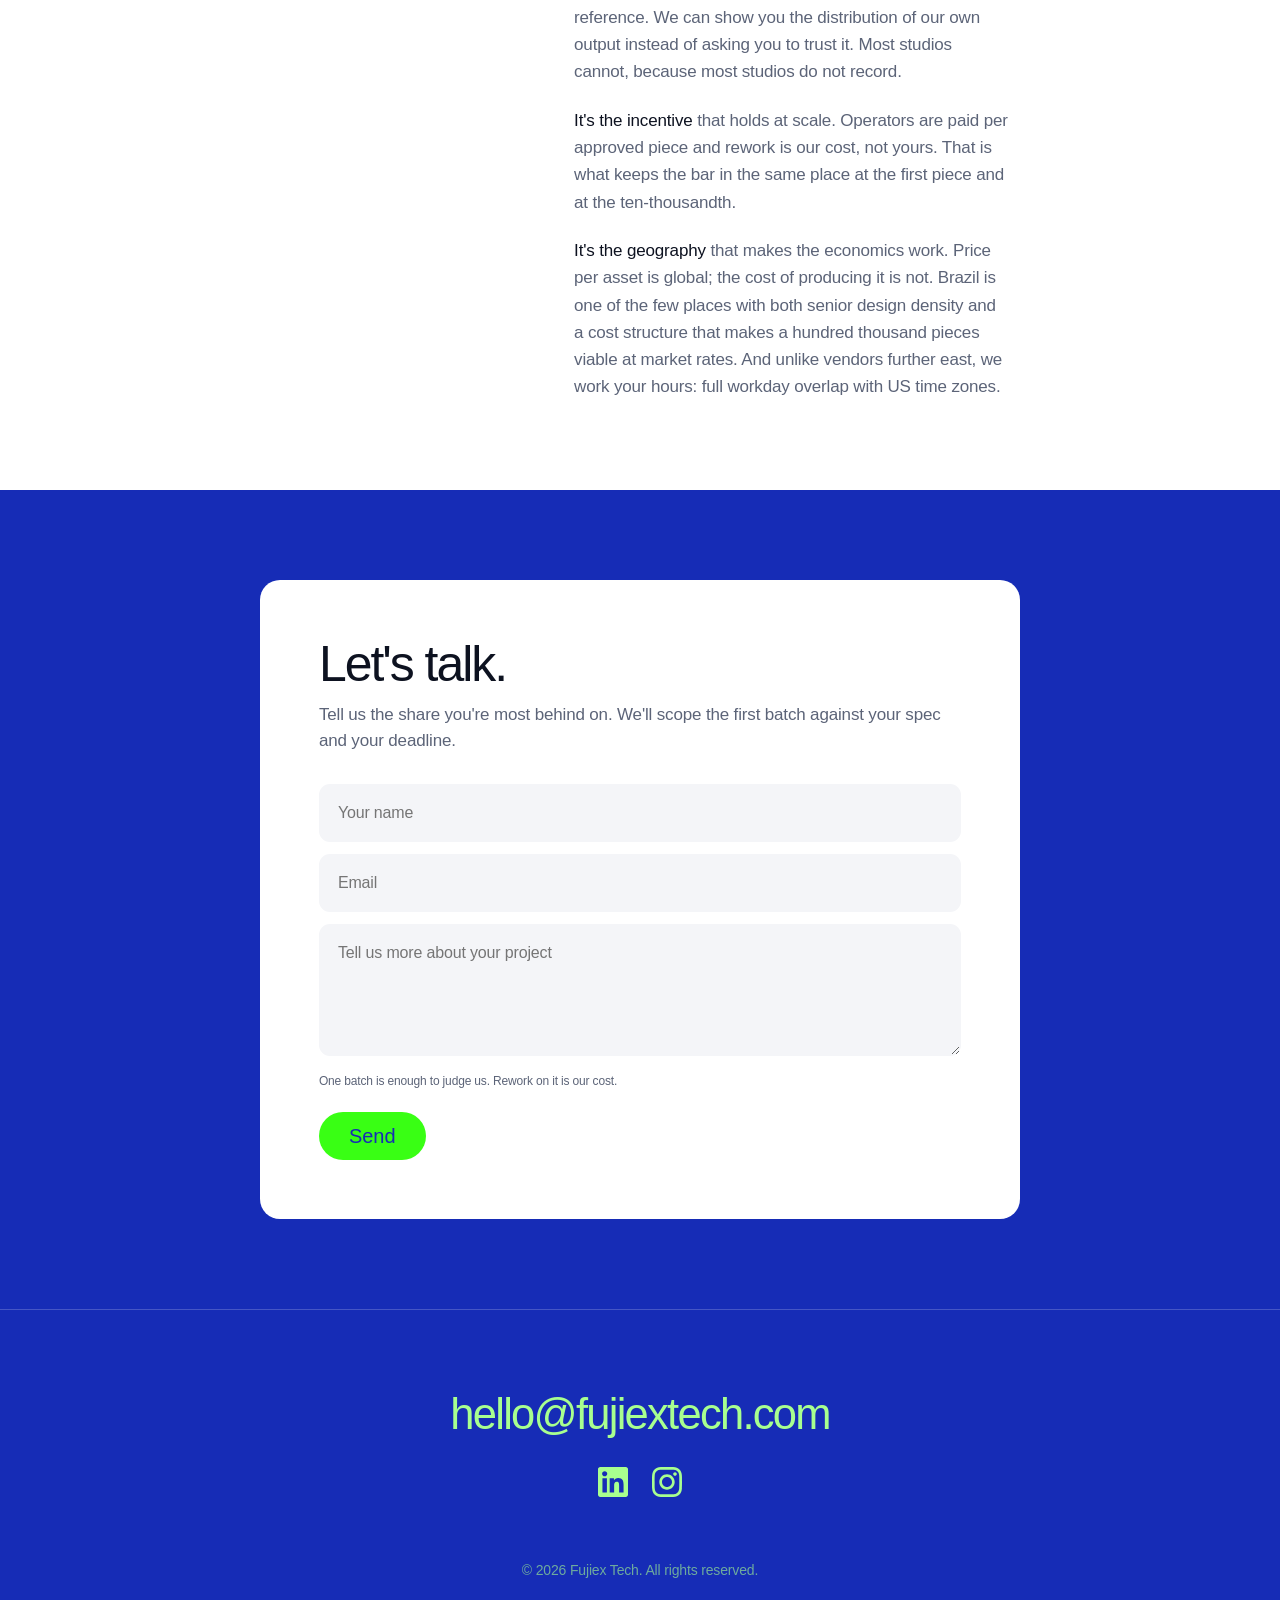
==== commit c2017e3b: "Reverter a composicao da onda no About: a arte volta a ser a original Co-Authored-By: Claude Opus 5 " ====
--- a/about.html
+++ b/about.html
@@ -37,7 +37,7 @@
     <h1 class="up d2">About us</h1>
     <p class="up d3">We're a design studio that produces original visual work at the volume AI training demands.</p>
   </div>
-  <img class="up d4" src="img/about-team.png" alt="The three founders reviewing printed pieces around a table">
+  <img class="up d4" src="img/about-team.jpg" alt="The three founders reviewing printed pieces around a table">
 </div></header>
 
 <section class="sec-light"><div class="c mission">
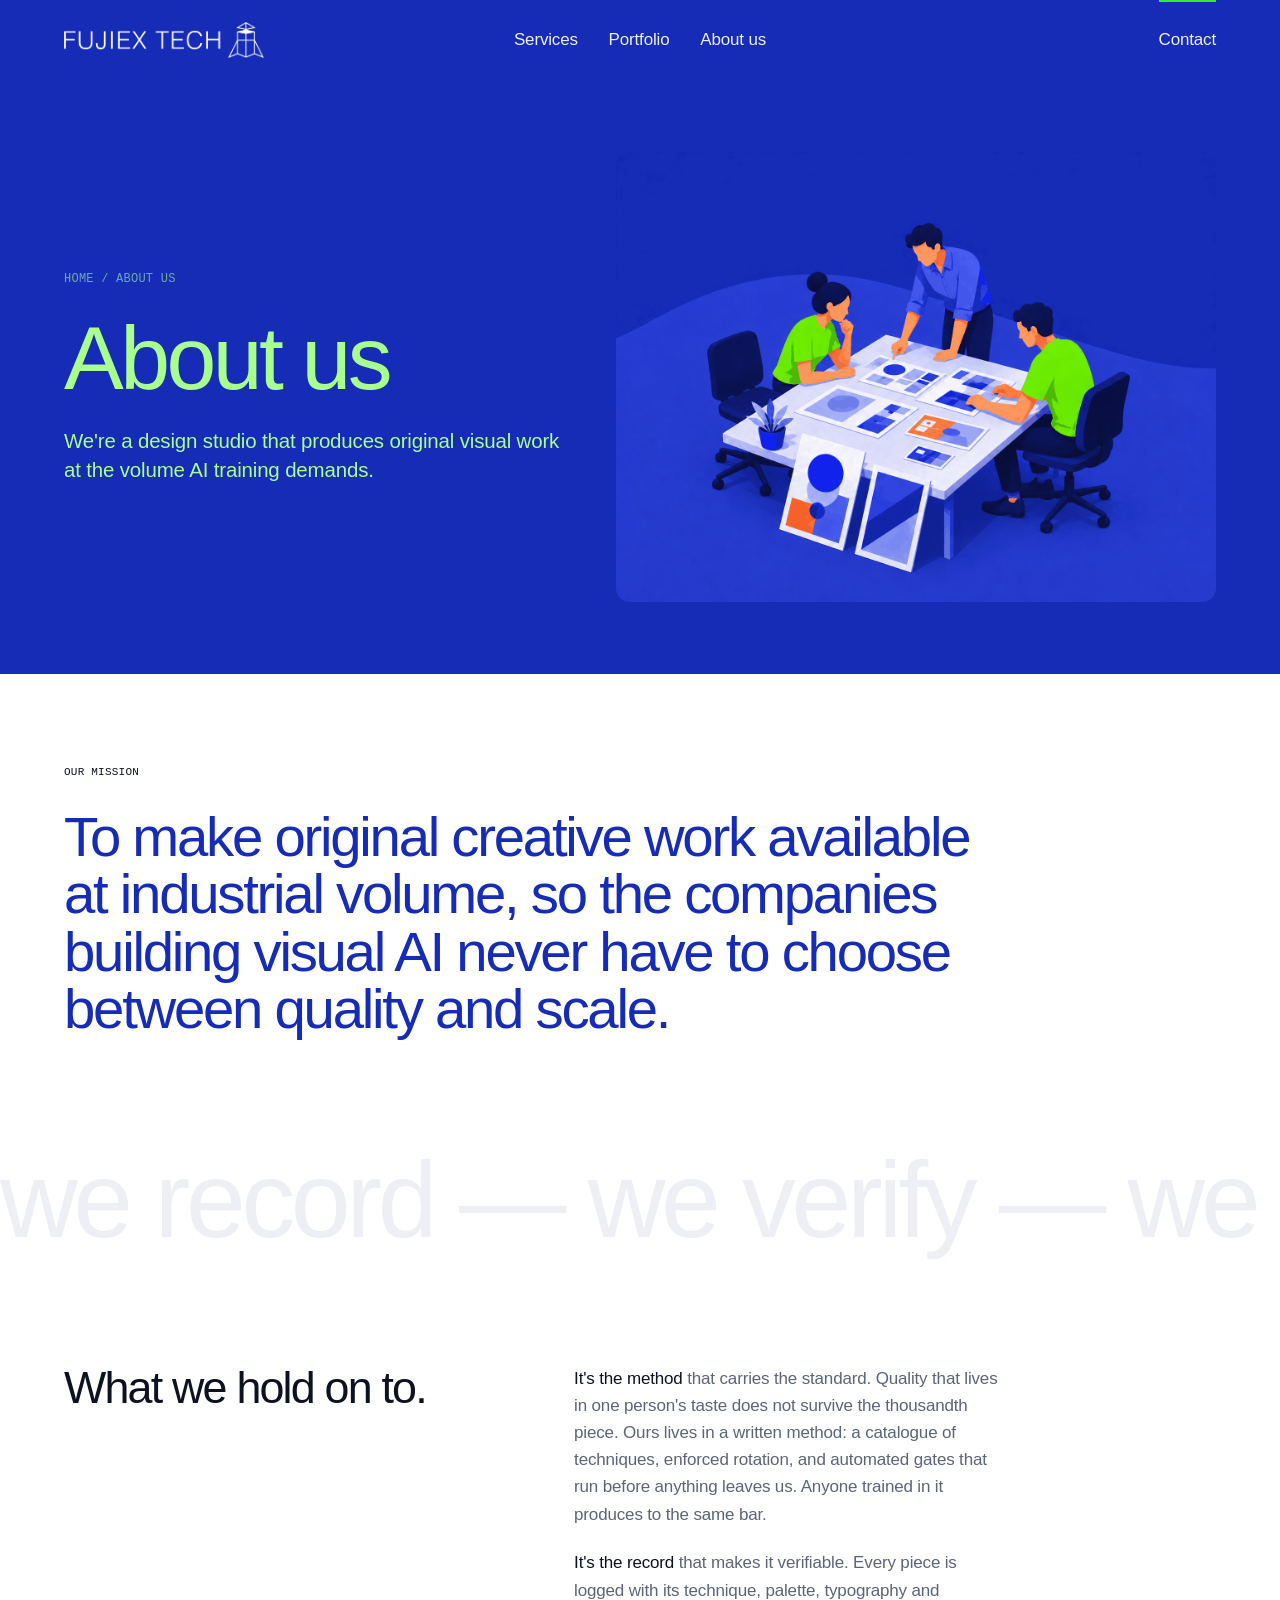
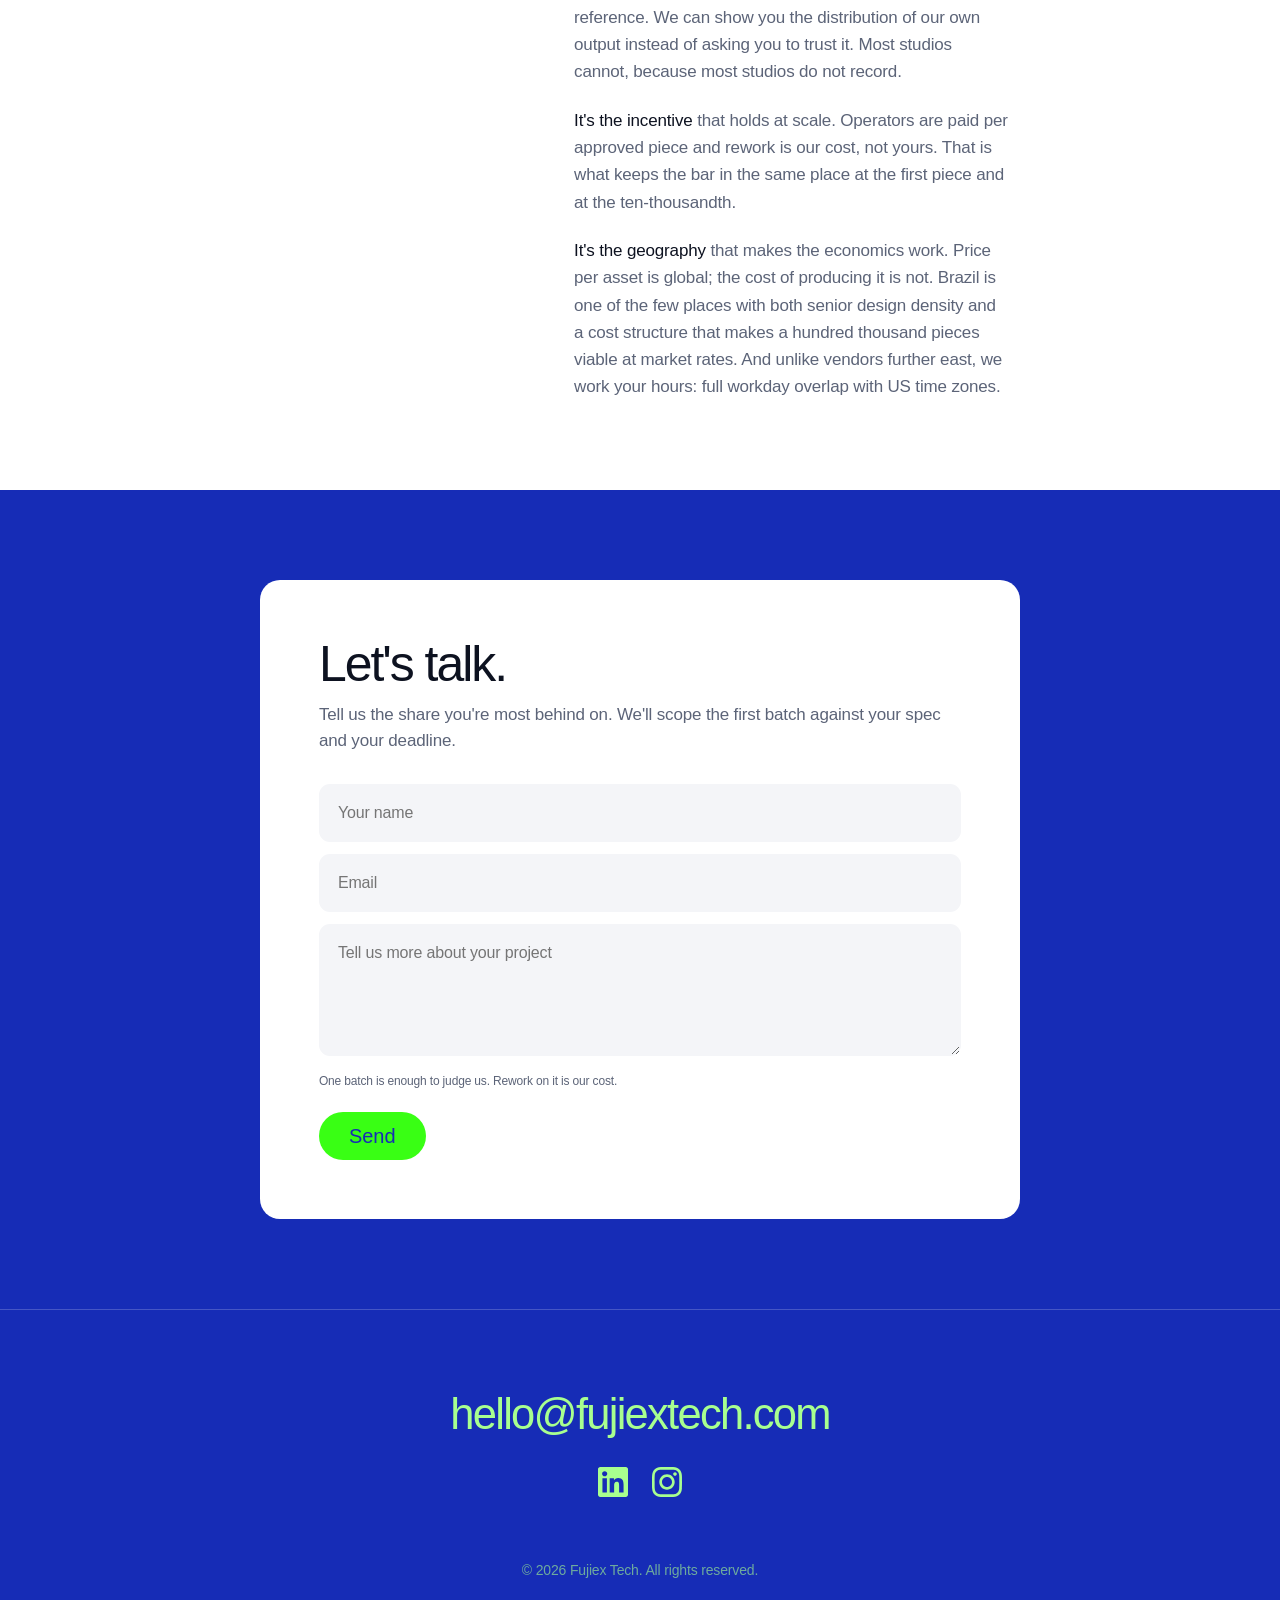
==== commit c0824864: "About us: ilustracao nova com a onda, azul travado no hex do sistema Co-Authored-By: Claude Opus 5 <" ====
--- a/about.html
+++ b/about.html
@@ -37,7 +37,7 @@
     <h1 class="up d2">About us</h1>
     <p class="up d3">We're a design studio that produces original visual work at the volume AI training demands.</p>
   </div>
-  <img class="up d4" src="img/about-team.jpg" alt="The three founders reviewing printed pieces around a table">
+  <img class="up d4" src="img/about-team.png" alt="The three founders reviewing printed pieces around a table">
 </div></header>
 
 <section class="sec-light"><div class="c mission">
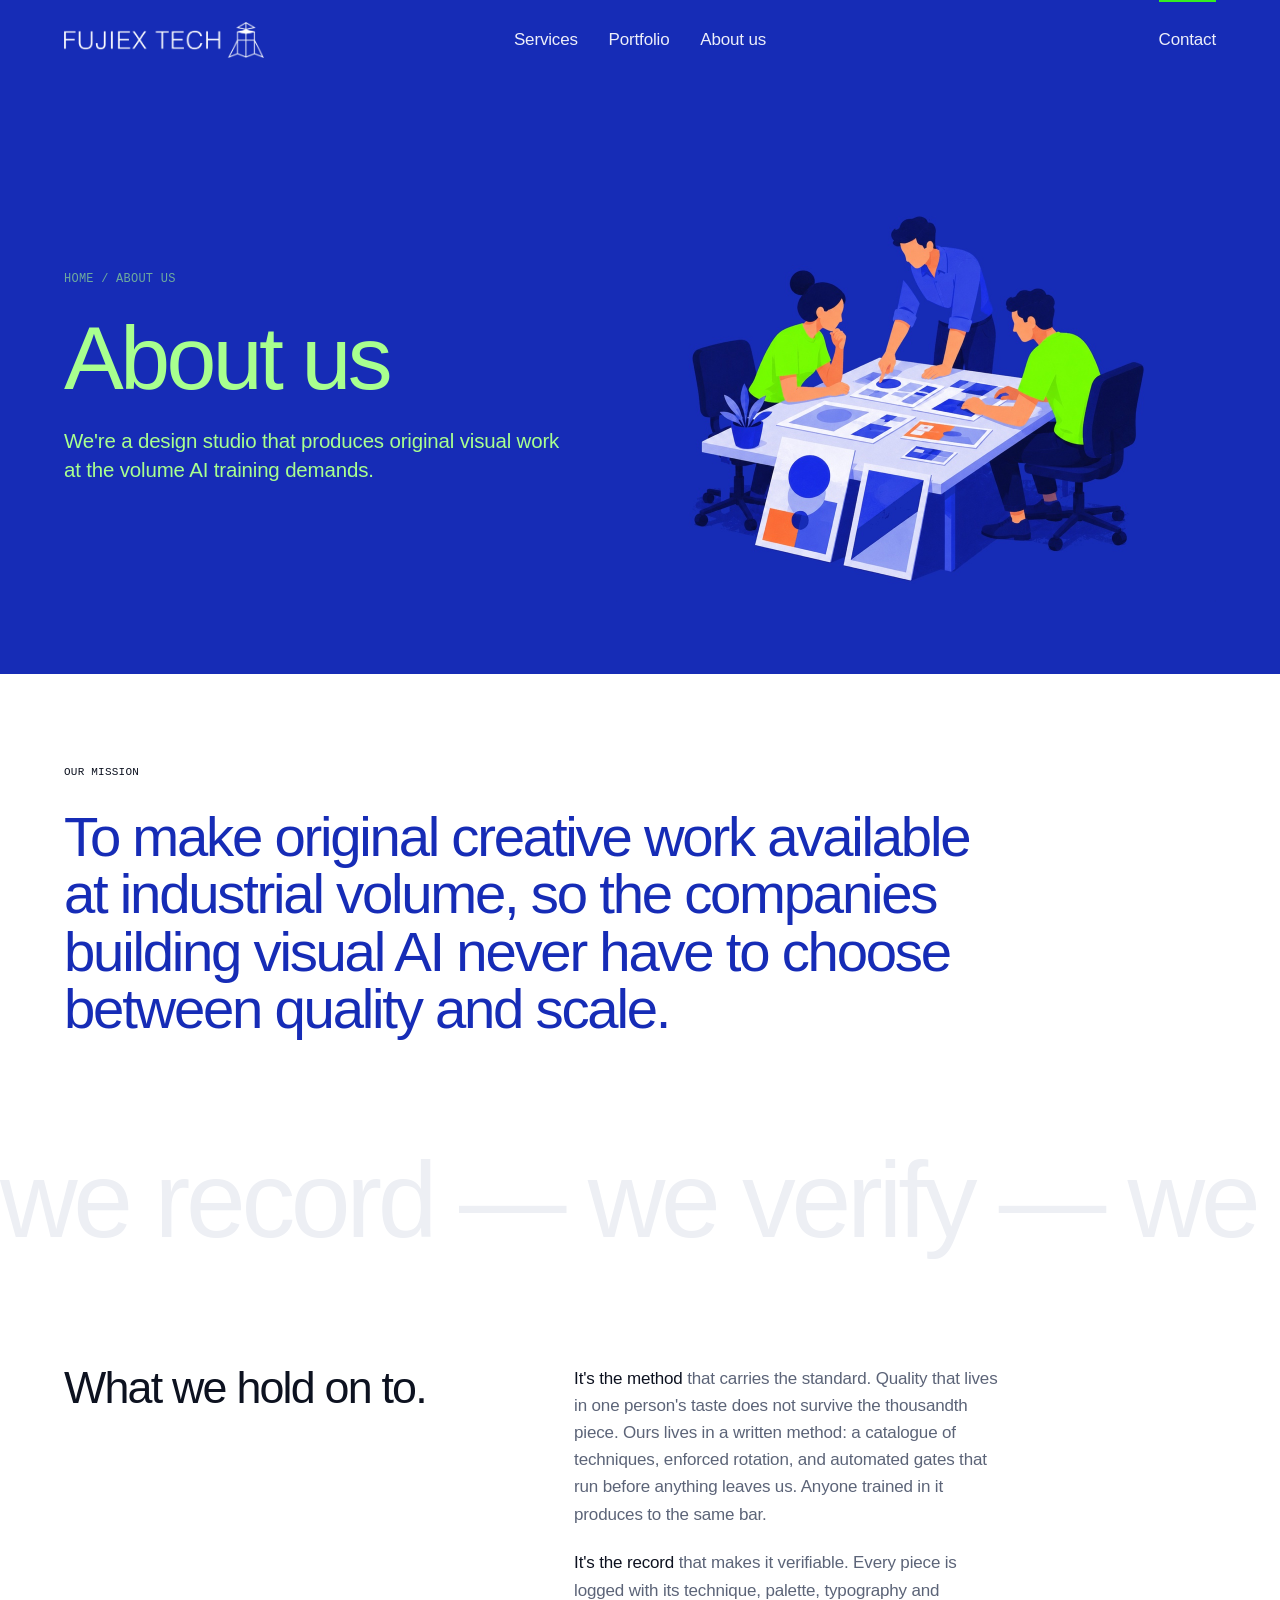
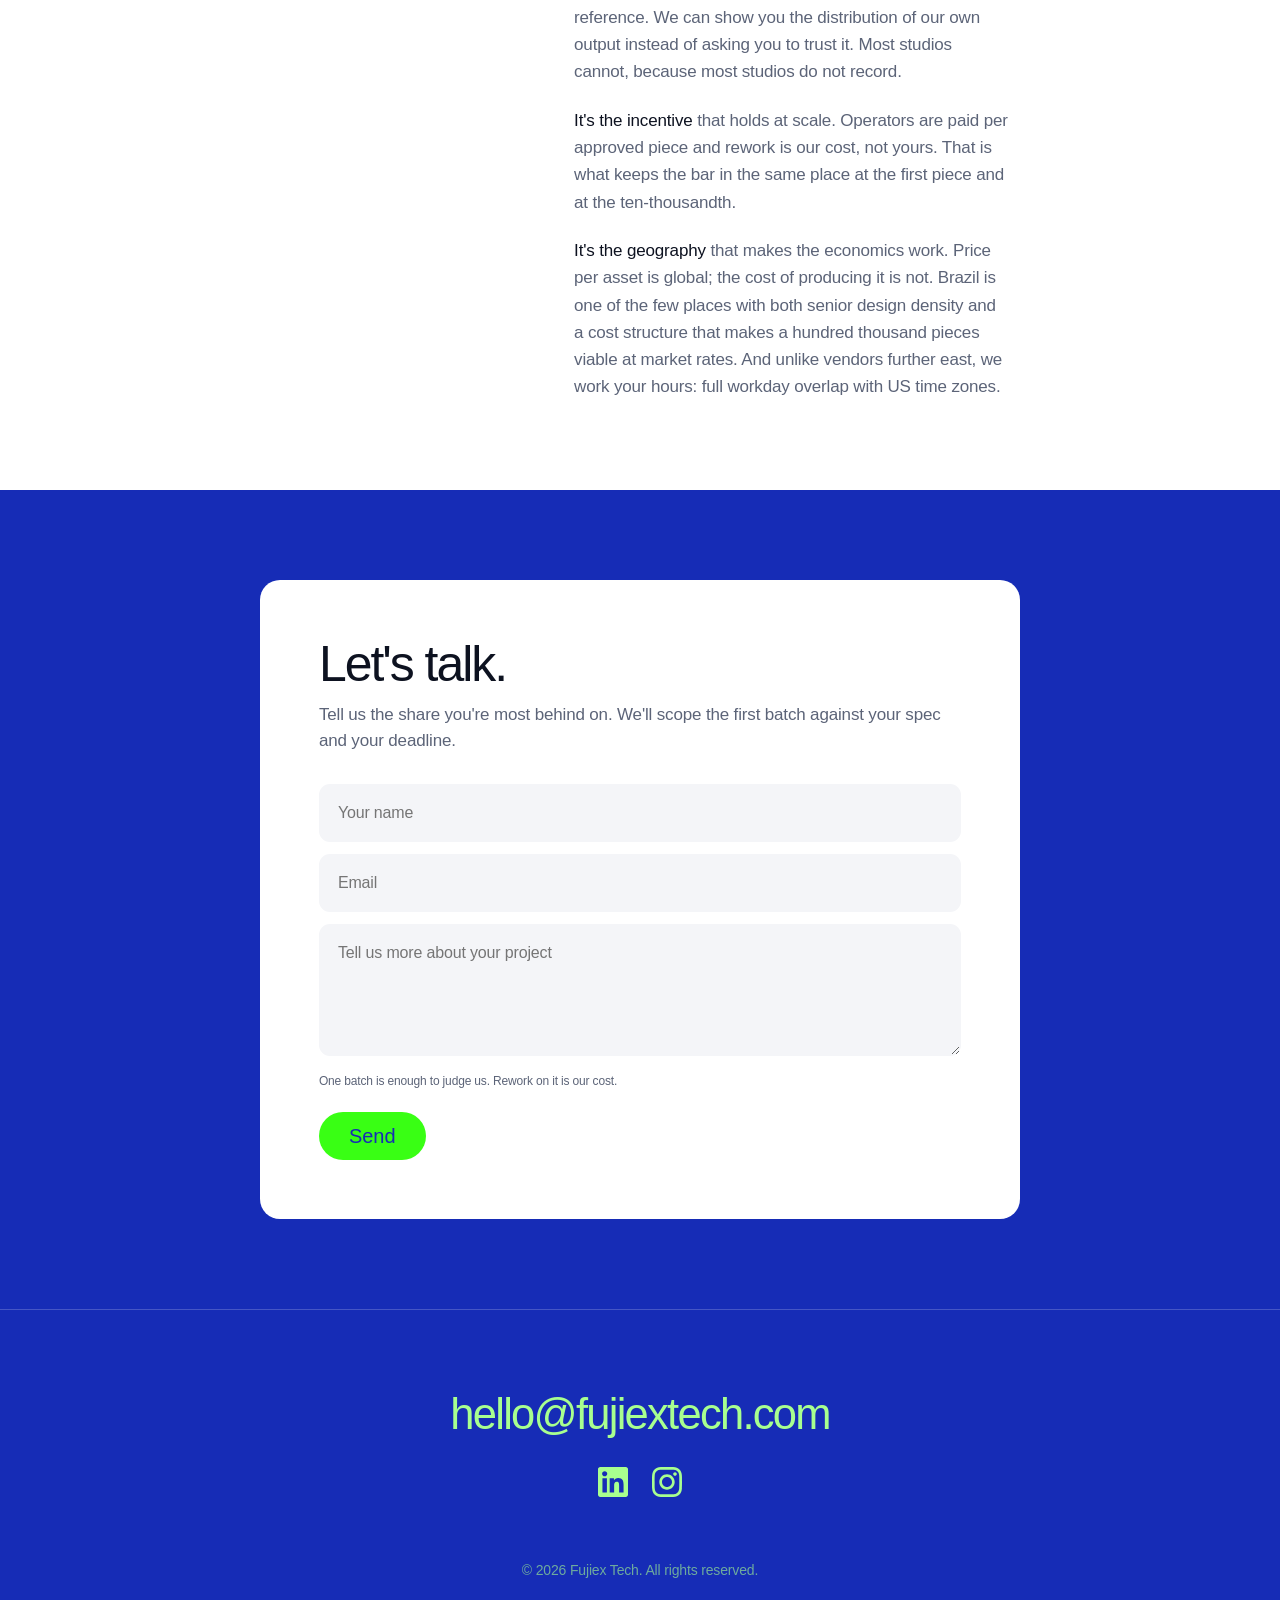
==== commit 087fb674: "About us: voltar para a ilustracao original sem onda Co-Authored-By: Claude Opus 5 <noreply@anthropi" ====
--- a/about.html
+++ b/about.html
@@ -37,7 +37,7 @@
     <h1 class="up d2">About us</h1>
     <p class="up d3">We're a design studio that produces original visual work at the volume AI training demands.</p>
   </div>
-  <img class="up d4" src="img/about-team.png" alt="The three founders reviewing printed pieces around a table">
+  <img class="up d4" src="img/about-team.jpg" alt="The three founders reviewing printed pieces around a table">
 </div></header>
 
 <section class="sec-light"><div class="c mission">
--- a/css/site.css
+++ b/css/site.css
@@ -320,7 +320,7 @@
          0 clamp(56px,8vh,110px)}
 .pg-head .c{display:grid;grid-template-columns:1fr 1.2fr;gap:clamp(26px,4vw,64px);align-items:center}
 .pg-head .pg-txt{min-width:0}
-.pg-head img{width:100%;height:auto;display:block;border-radius:14px}
+.pg-head img{width:100%;height:auto;display:block}  /* sem raio: a arte divide o fundo com a página, canto arredondado denuncia o retângulo */
 @media(max-width:900px){
   .pg-head .c{grid-template-columns:1fr}
   .pg-head img{max-width:640px}
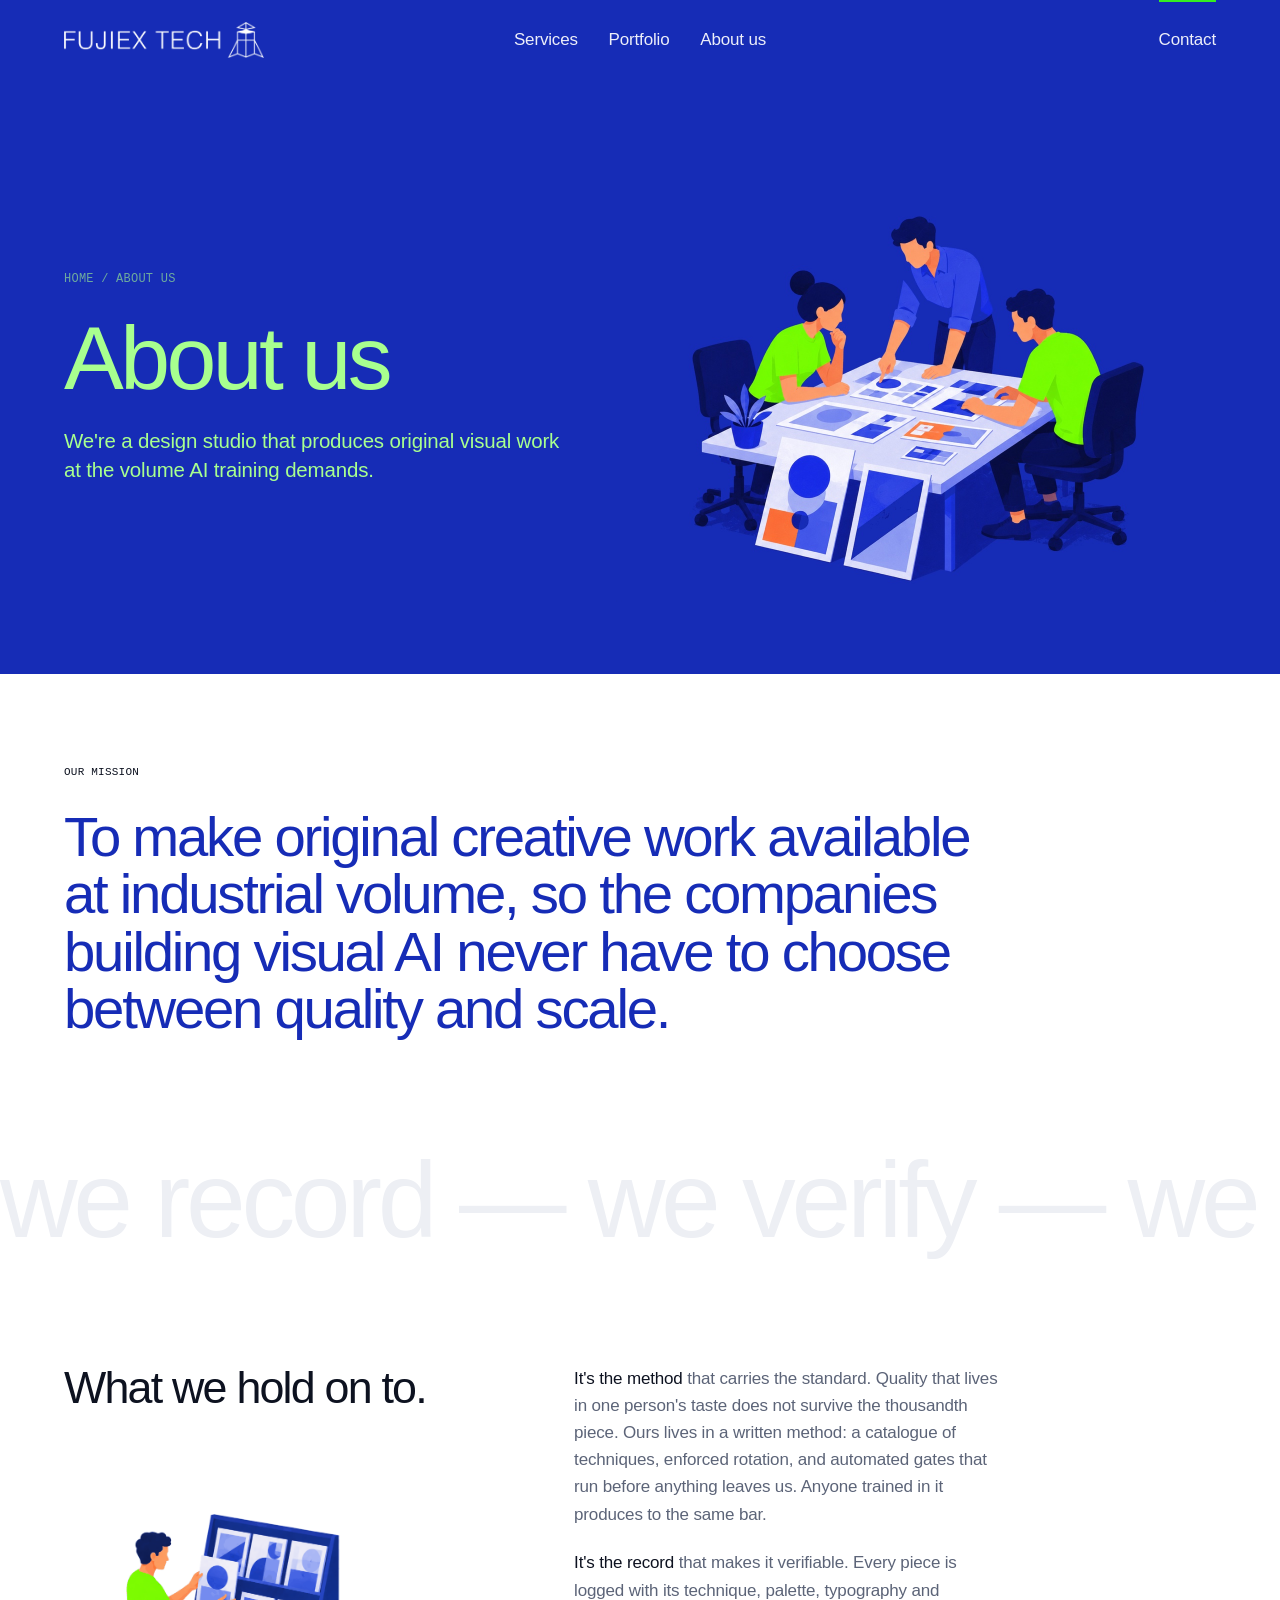
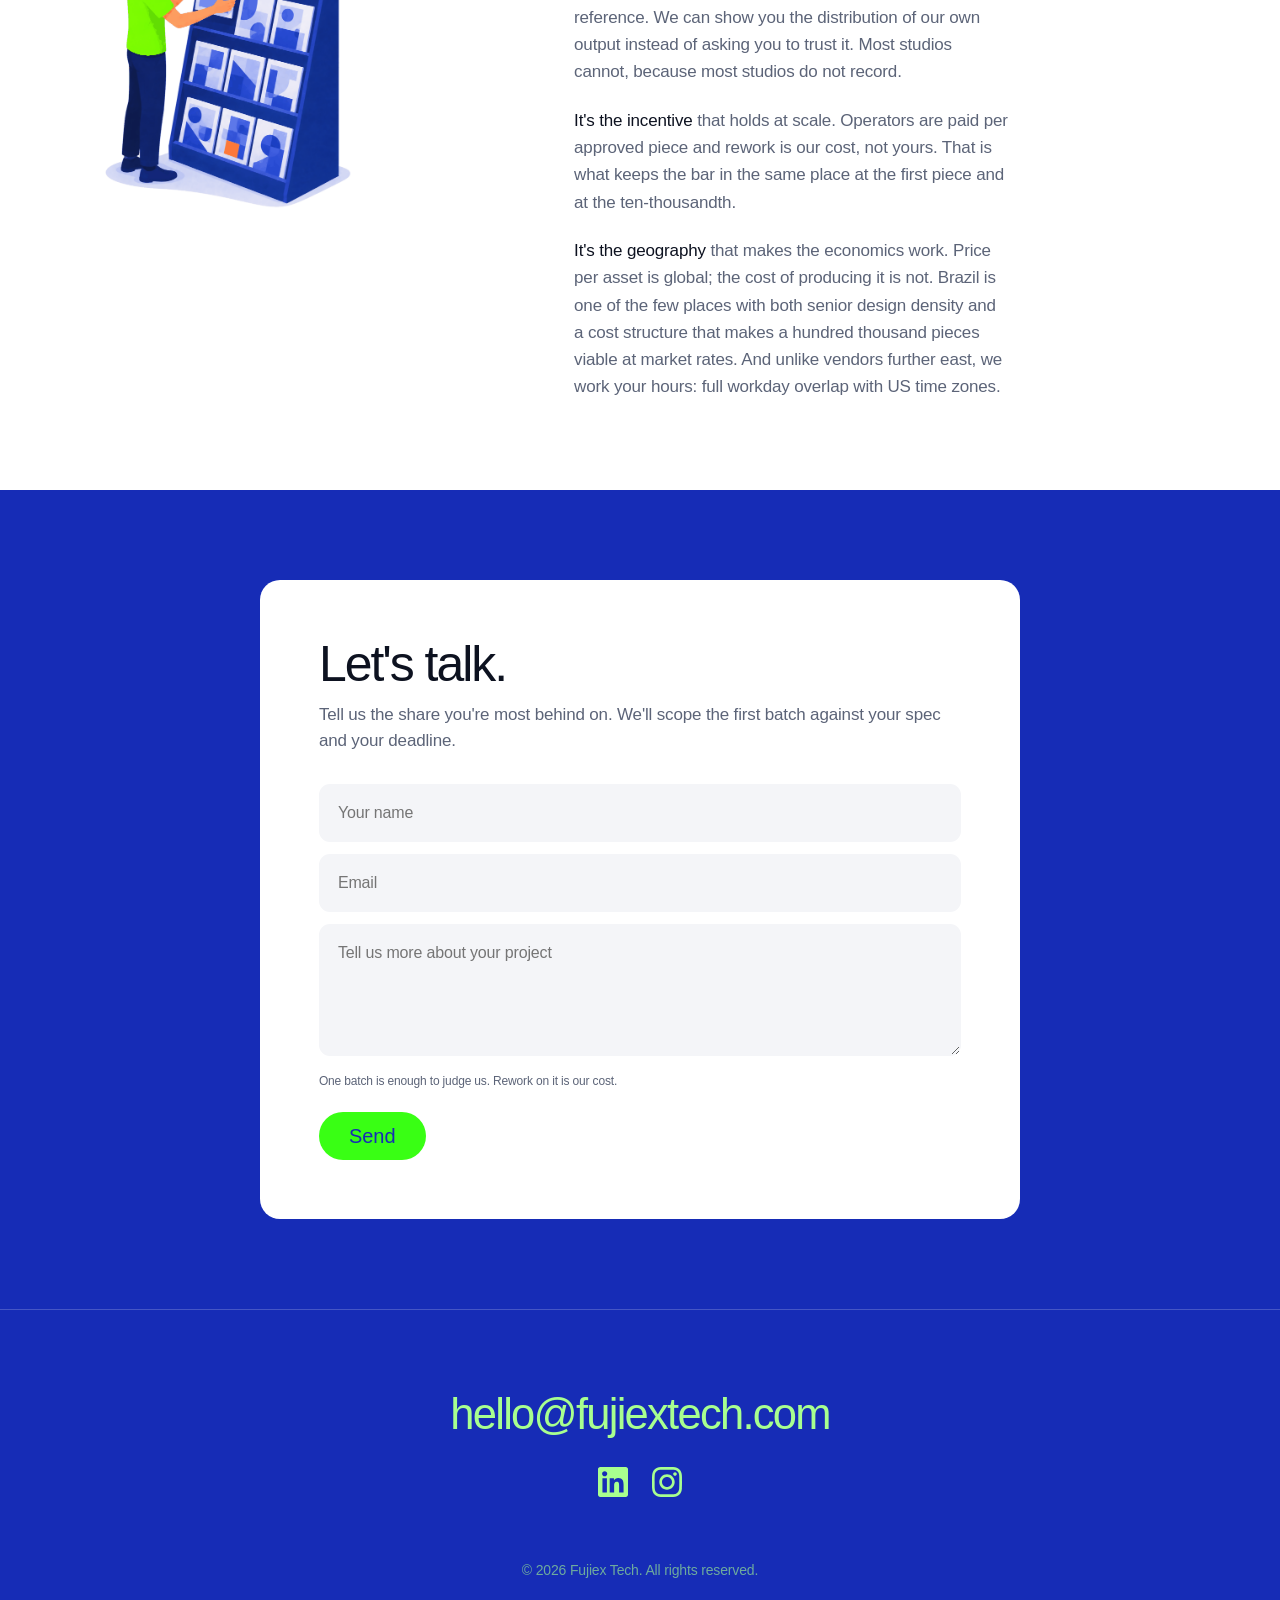
==== commit 80cccdd5: "About us: arte do registro flutuando sob o titulo da secao What we hold on to Co-Authored-By: Claude" ====
--- a/about.html
+++ b/about.html
@@ -48,7 +48,11 @@
 <div class="mq light" aria-hidden="true"><div class="mq-t">we record — we verify — we deliver — we record — we verify — we deliver — </div></div>
 
 <section class="creed-sec"><div class="c creed">
-  <h2 class="rv">What we hold on to.</h2>
+  <div class="creed-l">
+    <h2 class="rv">What we hold on to.</h2>
+    <img class="creed-art rv" src="img/about-record.png"
+         alt="A designer filing one printed piece into an archive rack where every slot holds a different composition">
+  </div>
   <div class="body rv">
     <p><b>It's the method</b> that carries the standard. Quality that lives in one person's taste does not survive the thousandth piece. Ours lives in a written method: a catalogue of techniques, enforced rotation, and automated gates that run before anything leaves us. Anyone trained in it produces to the same bar.</p>
     <p><b>It's the record</b> that makes it verifiable. Every piece is logged with its technique, palette, typography and reference. We can show you the distribution of our own output instead of asking you to trust it. Most studios cannot, because most studios do not record.</p>
--- a/css/site.css
+++ b/css/site.css
@@ -350,9 +350,13 @@
 /* o título acompanha a leitura em vez de ficar parado no topo: com 4 parágrafos
    na direita, a esquerda sobrava quase mil pixels de vazio. */
 .creed{display:grid;grid-template-columns:.82fr 1.18fr;gap:clamp(30px,5vw,90px)}
-.creed h2{font-size:clamp(28px,3.5vw,52px);color:var(--ink);max-width:15ch;
-          align-self:start;position:sticky;top:calc(var(--nav-h) + clamp(28px,5vh,64px))}
-@media(max-width:900px){.creed h2{position:static}}
+.creed h2{font-size:clamp(28px,3.5vw,52px);color:var(--ink);max-width:15ch}
+/* titulo + arte do registro andam juntos com a leitura; a arte e pontuacao,
+   nao protagonista: teto de 320px pra nao competir com o texto */
+.creed-l{align-self:start;position:sticky;top:calc(var(--nav-h) + clamp(28px,5vh,64px))}
+.creed-art{width:min(72%,320px);height:auto;display:block;margin-top:clamp(30px,4.5vh,56px)}
+@media(max-width:900px){.creed-l{position:static}
+  .creed-art{max-width:260px;margin:26px 0 8px}}
 .creed .body p{font-size:clamp(17px,1.32vw,21px);line-height:1.6;color:var(--ink-mut);
                margin-bottom:clamp(20px,2.4vh,30px);max-width:46ch}
 .creed .body p:last-child{margin-bottom:0}
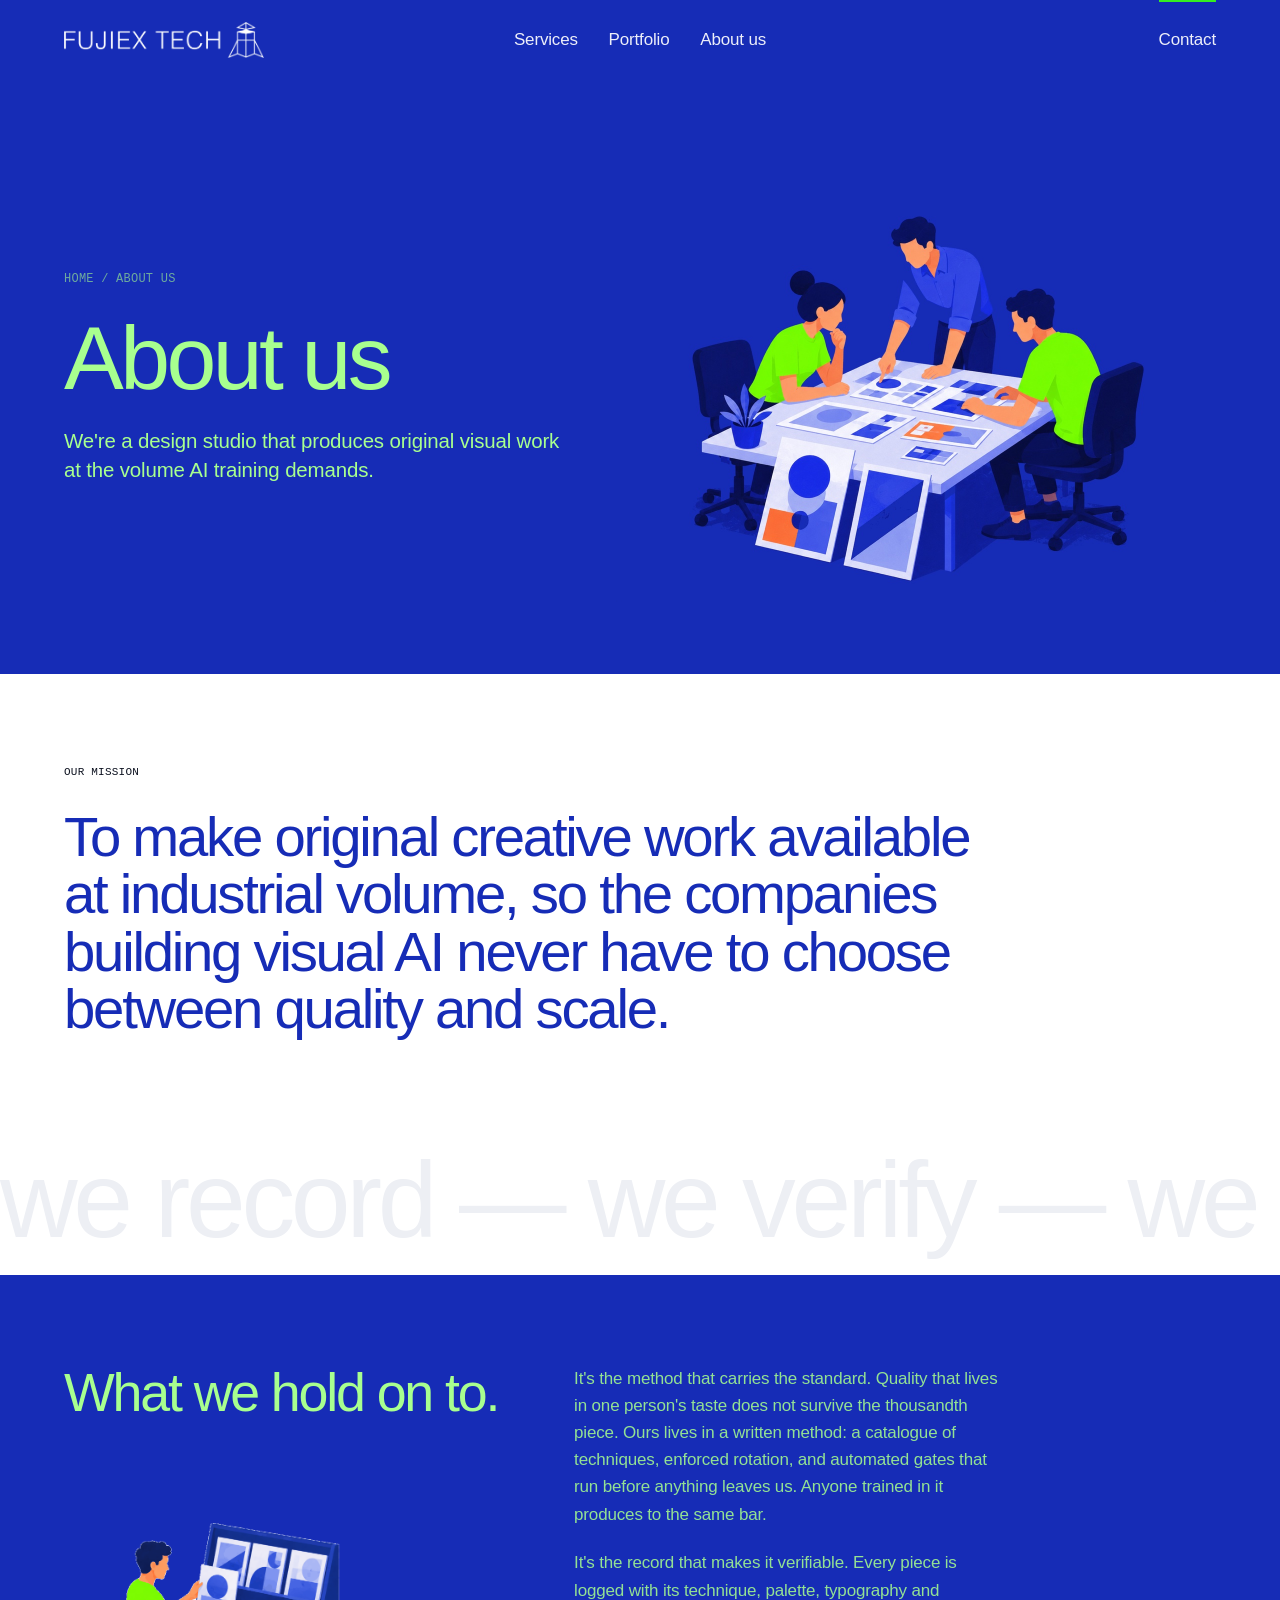
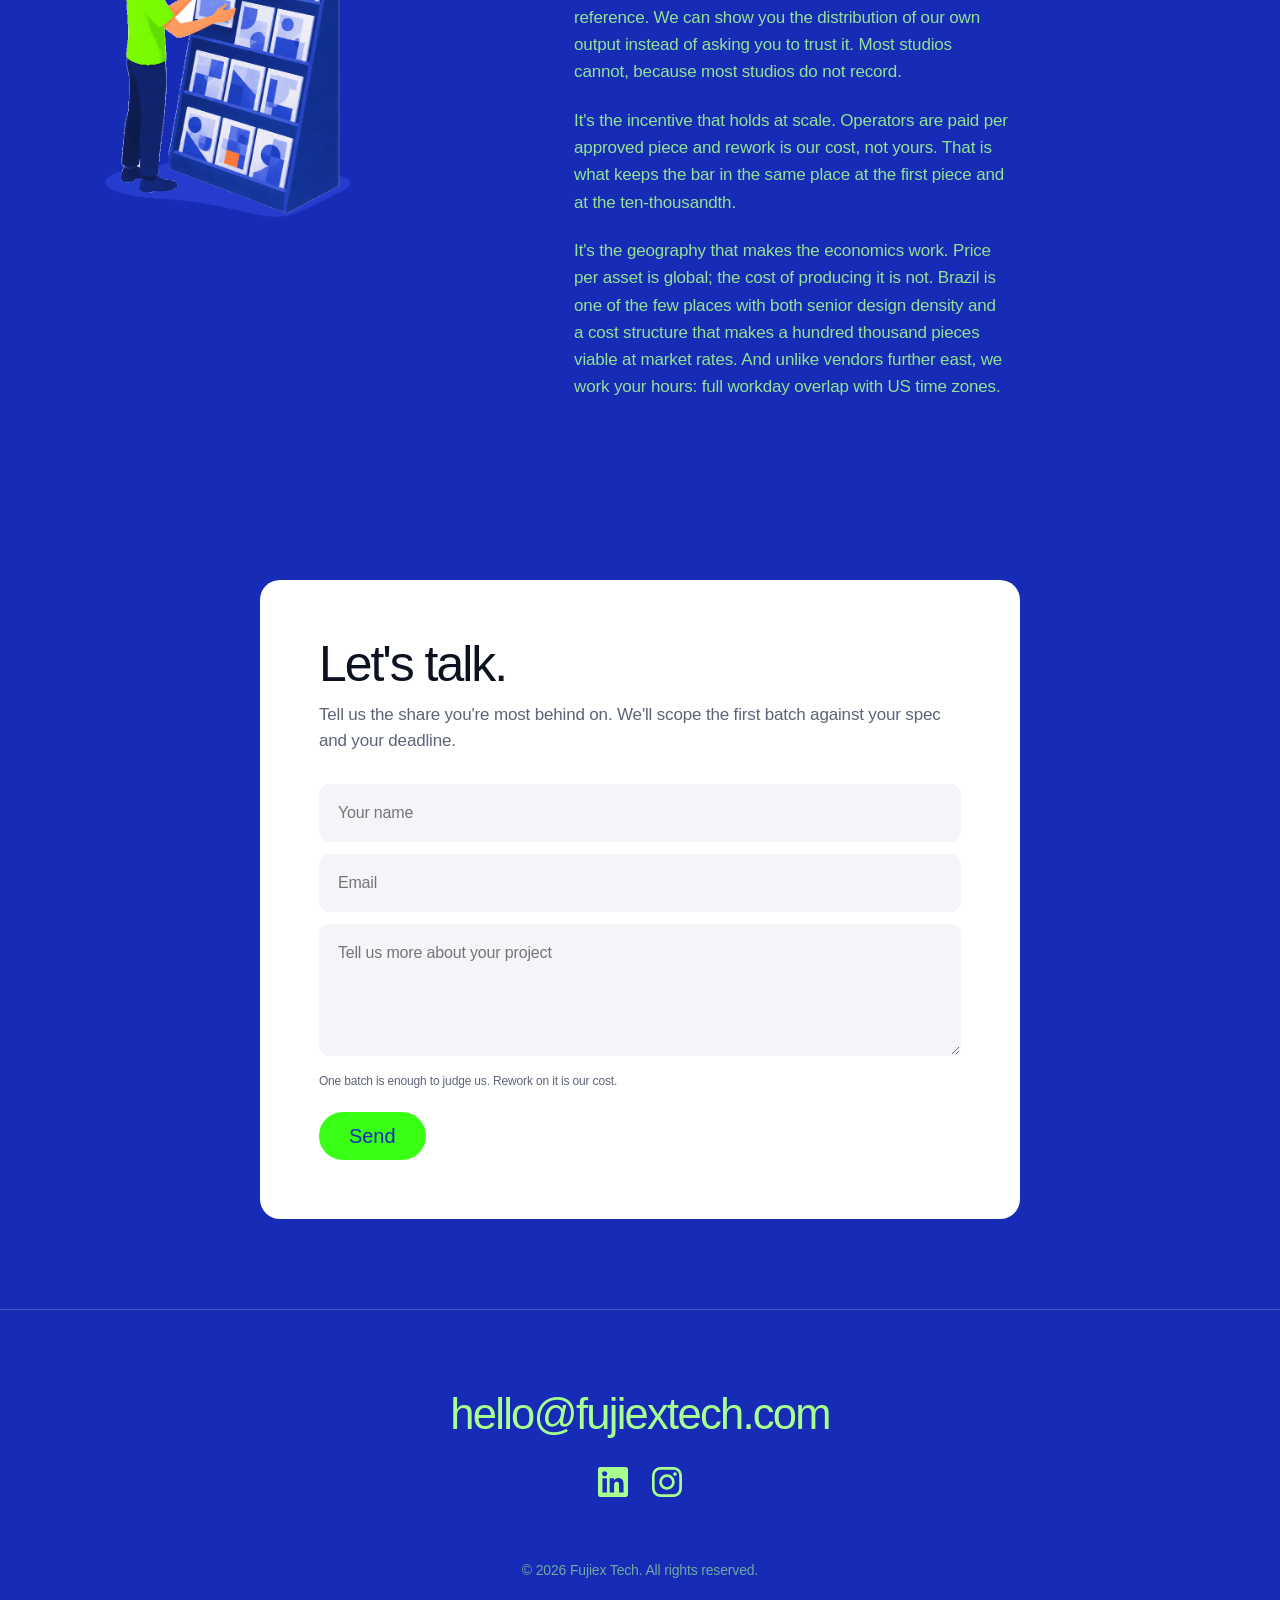
==== commit b8702ab6: "Creed em faixa azul: titulo maior em verde-hero sem viuva, corpo no verde do sistema, arte recolorid" ====
--- a/about.html
+++ b/about.html
@@ -49,8 +49,8 @@
 
 <section class="creed-sec"><div class="c creed">
   <div class="creed-l">
-    <h2 class="rv">What we hold on to.</h2>
-    <img class="creed-art rv" src="img/about-record.png"
+    <h2 class="rv">What we hold on&nbsp;to.</h2>
+    <img class="creed-art rv" src="img/about-record-azul.png"
          alt="A designer filing one printed piece into an archive rack where every slot holds a different composition">
   </div>
   <div class="body rv">
--- a/css/site.css
+++ b/css/site.css
@@ -346,21 +346,21 @@
 /* três parágrafos "It's the …" — coluna à direita, como na referência.
    o fundo BRANCO mora na section de largura total; o .c só limita o conteúdo.
    se o fundo ficasse no .c, sobrariam faixas laterais mostrando o azul preso atrás. */
-.creed-sec{background:var(--paper);padding:clamp(70px,10vh,130px) 0}
+.creed-sec{background:var(--bg);padding:clamp(70px,10vh,130px) 0}
 /* o título acompanha a leitura em vez de ficar parado no topo: com 4 parágrafos
    na direita, a esquerda sobrava quase mil pixels de vazio. */
 .creed{display:grid;grid-template-columns:.82fr 1.18fr;gap:clamp(30px,5vw,90px)}
-.creed h2{font-size:clamp(28px,3.5vw,52px);color:var(--ink);max-width:15ch}
+.creed h2{font-size:clamp(32px,4.2vw,60px);color:var(--soft);max-width:15ch}
 /* titulo + arte do registro andam juntos com a leitura; a arte e pontuacao,
    nao protagonista: teto de 320px pra nao competir com o texto */
 .creed-l{align-self:start;position:sticky;top:calc(var(--nav-h) + clamp(28px,5vh,64px))}
 .creed-art{width:min(72%,320px);height:auto;display:block;margin-top:clamp(30px,4.5vh,56px)}
 @media(max-width:900px){.creed-l{position:static}
   .creed-art{max-width:260px;margin:26px 0 8px}}
-.creed .body p{font-size:clamp(17px,1.32vw,21px);line-height:1.6;color:var(--ink-mut);
+.creed .body p{font-size:clamp(17px,1.32vw,21px);line-height:1.6;color:var(--soft);opacity:.86;
                margin-bottom:clamp(20px,2.4vh,30px);max-width:46ch}
 .creed .body p:last-child{margin-bottom:0}
-.creed .body b{font-weight:500;color:var(--ink)}
+.creed .body b{font-weight:500;color:var(--soft)}
 @media(max-width:900px){.creed{grid-template-columns:1fr}}
 
 /* faixa azul: o argumento estrutural */
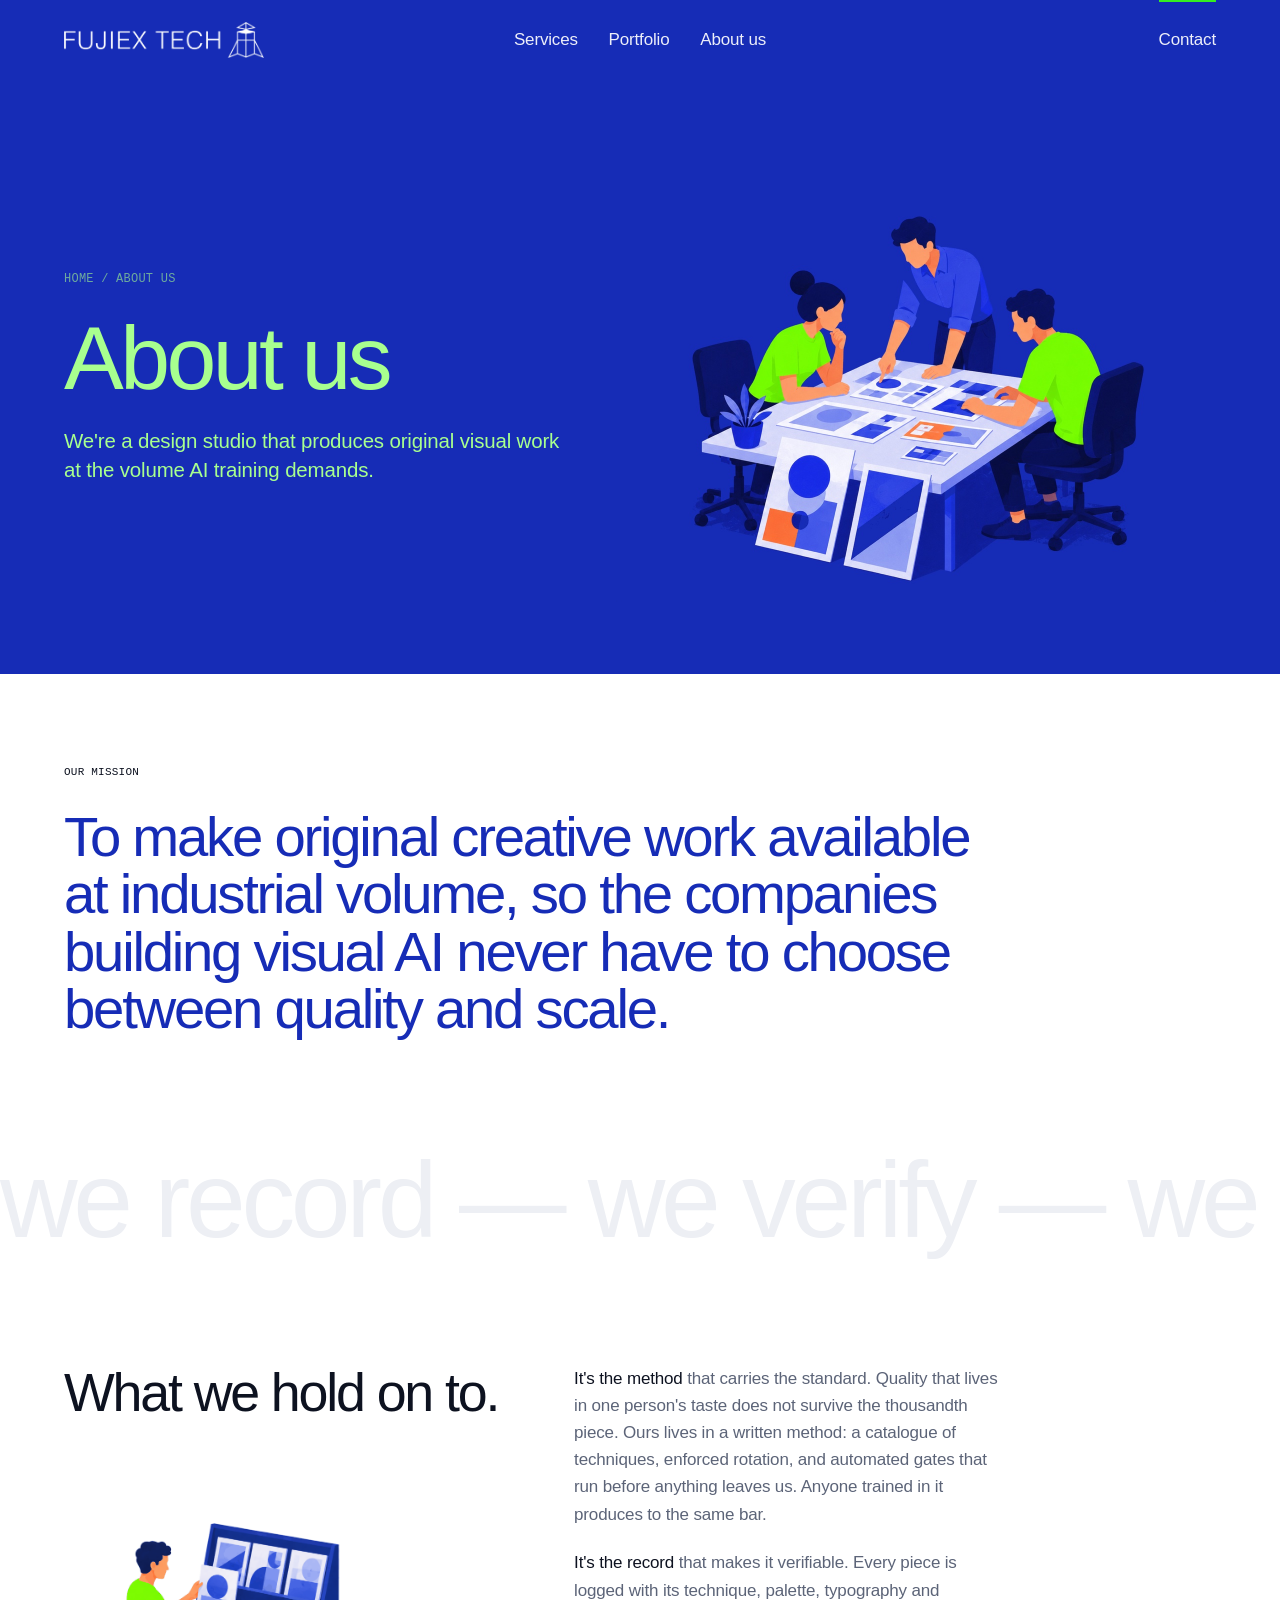
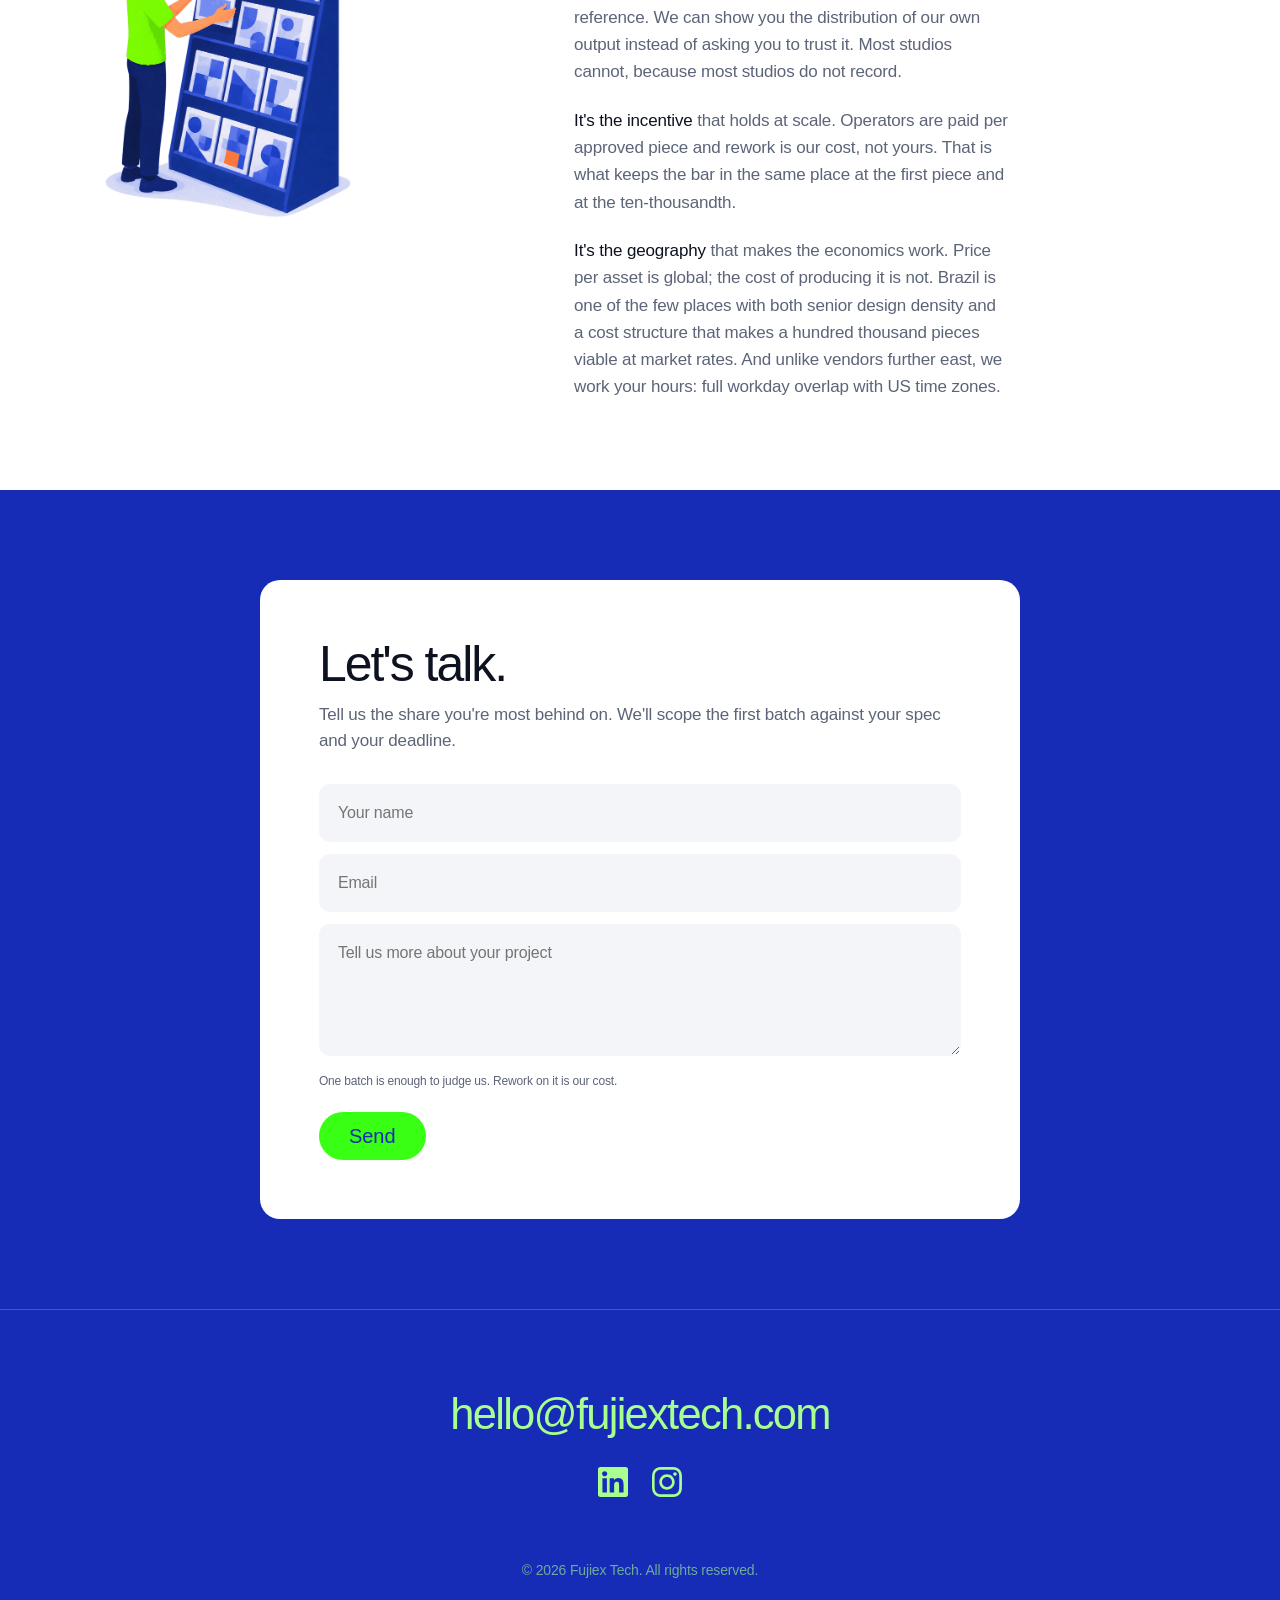
==== commit 7c2656f8: "Creed de volta ao fundo branco; ficam o titulo maior e a quebra sem viuva Co-Authored-By: Claude Opu" ====
--- a/about.html
+++ b/about.html
@@ -50,7 +50,7 @@
 <section class="creed-sec"><div class="c creed">
   <div class="creed-l">
     <h2 class="rv">What we hold on&nbsp;to.</h2>
-    <img class="creed-art rv" src="img/about-record-azul.png"
+    <img class="creed-art rv" src="img/about-record.png"
          alt="A designer filing one printed piece into an archive rack where every slot holds a different composition">
   </div>
   <div class="body rv">
--- a/css/site.css
+++ b/css/site.css
@@ -346,21 +346,21 @@
 /* três parágrafos "It's the …" — coluna à direita, como na referência.
    o fundo BRANCO mora na section de largura total; o .c só limita o conteúdo.
    se o fundo ficasse no .c, sobrariam faixas laterais mostrando o azul preso atrás. */
-.creed-sec{background:var(--bg);padding:clamp(70px,10vh,130px) 0}
+.creed-sec{background:var(--paper);padding:clamp(70px,10vh,130px) 0}
 /* o título acompanha a leitura em vez de ficar parado no topo: com 4 parágrafos
    na direita, a esquerda sobrava quase mil pixels de vazio. */
 .creed{display:grid;grid-template-columns:.82fr 1.18fr;gap:clamp(30px,5vw,90px)}
-.creed h2{font-size:clamp(32px,4.2vw,60px);color:var(--soft);max-width:15ch}
+.creed h2{font-size:clamp(32px,4.2vw,60px);color:var(--ink);max-width:15ch}
 /* titulo + arte do registro andam juntos com a leitura; a arte e pontuacao,
    nao protagonista: teto de 320px pra nao competir com o texto */
 .creed-l{align-self:start;position:sticky;top:calc(var(--nav-h) + clamp(28px,5vh,64px))}
 .creed-art{width:min(72%,320px);height:auto;display:block;margin-top:clamp(30px,4.5vh,56px)}
 @media(max-width:900px){.creed-l{position:static}
   .creed-art{max-width:260px;margin:26px 0 8px}}
-.creed .body p{font-size:clamp(17px,1.32vw,21px);line-height:1.6;color:var(--soft);opacity:.86;
+.creed .body p{font-size:clamp(17px,1.32vw,21px);line-height:1.6;color:var(--ink-mut);
                margin-bottom:clamp(20px,2.4vh,30px);max-width:46ch}
 .creed .body p:last-child{margin-bottom:0}
-.creed .body b{font-weight:500;color:var(--soft)}
+.creed .body b{font-weight:500;color:var(--ink)}
 @media(max-width:900px){.creed{grid-template-columns:1fr}}
 
 /* faixa azul: o argumento estrutural */
